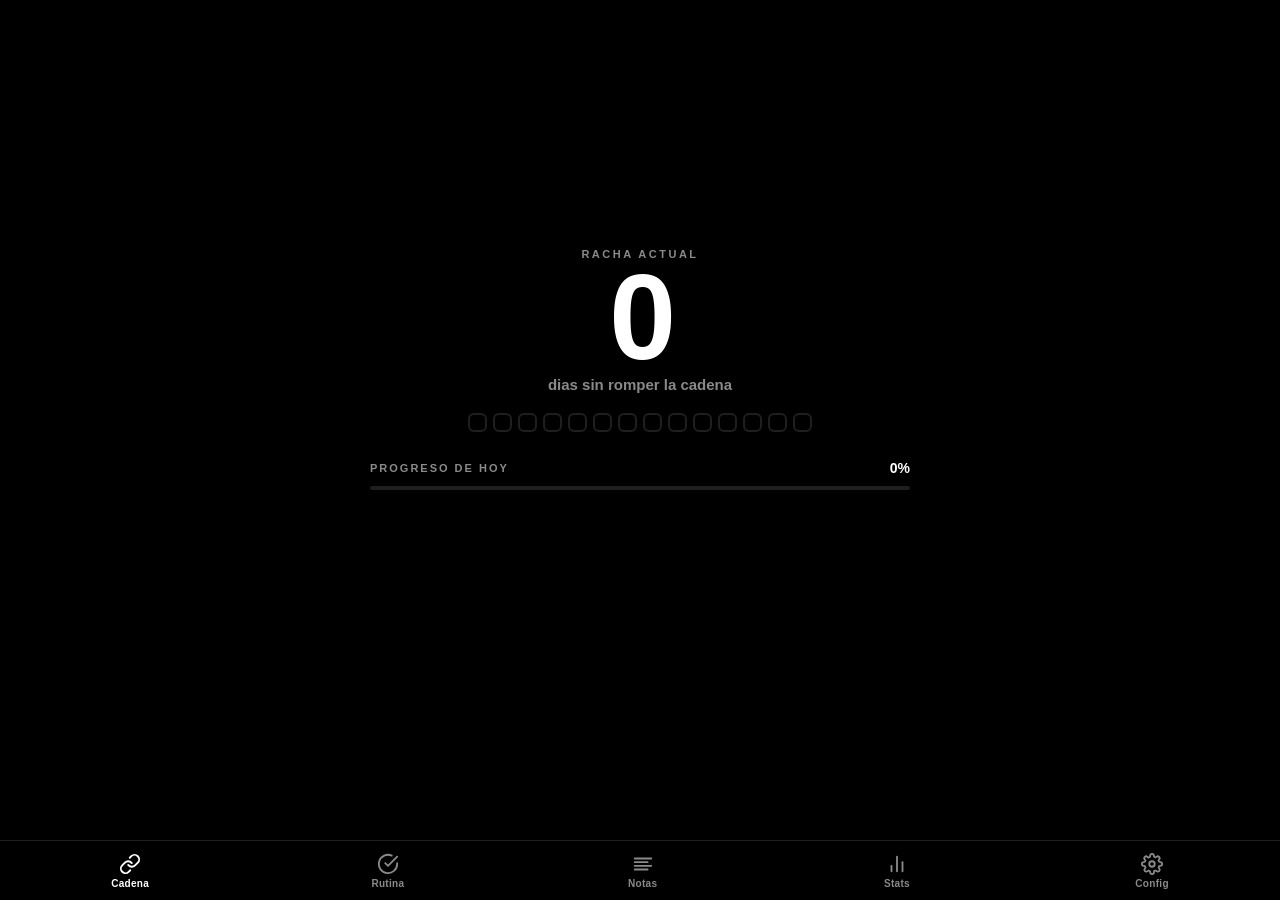
==== index.html @ 47ab77f5 "v1.11: rutina dinamica por fecha (semana 23-29 jun) + cadena por tareas core - Tareas generadas por " ====
<!DOCTYPE html>
<html lang="es">
<head>
  <meta charset="UTF-8" />
  <meta name="viewport" content="width=device-width, initial-scale=1.0, viewport-fit=cover" />

  <title>STREAK — No rompas la cadena</title>

  <!-- PWA -->
  <link rel="manifest" href="manifest.json" />
  <meta name="theme-color" content="#000000" />

  <!-- iOS PWA -->
  <meta name="apple-mobile-web-app-capable" content="yes" />
  <meta name="apple-mobile-web-app-status-bar-style" content="black-translucent" />
  <meta name="apple-mobile-web-app-title" content="STREAK" />
  <link rel="apple-touch-icon" href="icon-192.svg" />

  <link rel="stylesheet" href="styles.css" />
</head>

<body>
  <main class="app">

    <!-- ==================== TAB: CADENA ==================== -->
    <section class="tab-content active" id="tabCadena">

      <section class="streak-hero">
        <div class="streak-kicker">Racha actual</div>
        <div class="streak-number" id="streakNumber">0</div>
        <div class="streak-text" id="streakText">dias sin romper la cadena</div>
        <div class="streak-chain" id="streakChain"></div>
      </section>

      <section class="progress-block">
        <div class="progress-header">
          <span>Progreso de hoy</span>
          <span class="progress-number" id="progressText">0%</span>
        </div>
        <div class="progress-bar">
          <div class="progress-fill" id="progressFill"></div>
        </div>
      </section>

      <section class="message" id="completeMessage">
        <h3>Cadena asegurada</h3>
        <p>
          Cumpliste lo esencial: arrancaste el dia y soltaste el celular.
          No se trata de un dia perfecto, sino de no romper la cadena.
        </p>
      </section>

    </section>

    <!-- ==================== TAB: RUTINA ==================== -->
    <section class="tab-content" id="tabRutina">

      <!-- Navegador de fecha (solo en rutina) -->
      <section class="date-navigator">
        <button class="arrow-btn" id="prevDayBtn" aria-label="Dia anterior">
          <svg width="20" height="20" viewBox="0 0 24 24" fill="none" stroke="currentColor" stroke-width="2" stroke-linecap="round" stroke-linejoin="round"><path d="M15 18l-6-6 6-6"/></svg>
        </button>

        <div class="date-card" id="dateCard" title="Toca para volver a hoy">
          <div class="date-label" id="dayStatus">Hoy</div>
          <div class="date-value" id="currentDateLabel">Cargando fecha...</div>
        </div>

        <button class="arrow-btn" id="nextDayArrowBtn" aria-label="Dia siguiente">
          <svg width="20" height="20" viewBox="0 0 24 24" fill="none" stroke="currentColor" stroke-width="2" stroke-linecap="round" stroke-linejoin="round"><path d="M9 18l6-6-6-6"/></svg>
        </button>
      </section>

      <!-- Botones de etapa -->
      <div class="stage-buttons">
        <button class="stage-btn active" data-stage="morning">
          <svg width="20" height="20" viewBox="0 0 24 24" fill="none" stroke="currentColor" stroke-width="2" stroke-linecap="round" stroke-linejoin="round"><circle cx="12" cy="12" r="5"/><path d="M12 1v2M12 21v2M4.22 4.22l1.42 1.42M18.36 18.36l1.42 1.42M1 12h2M21 12h2M4.22 19.78l1.42-1.42M18.36 5.64l1.42-1.42"/></svg>
          <span>Manana</span>
        </button>
        <button class="stage-btn" data-stage="afternoon">
          <svg width="20" height="20" viewBox="0 0 24 24" fill="none" stroke="currentColor" stroke-width="2" stroke-linecap="round" stroke-linejoin="round"><circle cx="12" cy="12" r="5"/><path d="M12 1v2M12 21v2M4.22 4.22l1.42 1.42M1 12h2M21 12h2"/></svg>
          <span>Tarde</span>
        </button>
        <button class="stage-btn" data-stage="night">
          <svg width="20" height="20" viewBox="0 0 24 24" fill="none" stroke="currentColor" stroke-width="2" stroke-linecap="round" stroke-linejoin="round"><path d="M21 12.79A9 9 0 1111.21 3 7 7 0 0021 12.79z"/></svg>
          <span>Noche</span>
        </button>
      </div>

      <!-- Paneles de tareas por etapa (se generan dinamicamente por fecha) -->
      <div class="stage-panel active" id="stageMorning"></div>
      <div class="stage-panel" id="stageAfternoon"></div>
      <div class="stage-panel" id="stageNight"></div>

      <!-- Cronometro -->
      <div class="section-divider"></div>

      <section class="section-block timer-section">
        <div class="section-title">
          <h2>Enfoque</h2>
          <span class="time">Cronometro</span>
        </div>
        <div class="timer-display" id="timerDisplay">00:00:00</div>
        <div class="timer-buttons">
          <button class="primary-btn" id="startTimer">Iniciar</button>
          <button class="soft-btn" id="pauseTimer">Pausar</button>
          <button class="soft-btn" id="resetTimer">Reiniciar</button>
        </div>
      </section>

    </section>

    <!-- ==================== TAB: NOTAS ==================== -->
    <section class="tab-content" id="tabNotas">

      <section class="section-block">
        <div class="section-title">
          <h2>Notas del dia</h2>
        </div>
        <p class="notes-intro">
          Lo que escribas aqui queda guardado unicamente para el dia seleccionado.
        </p>

        <div class="note-group">
          <label for="importantNote">Que hare hoy que si importa?</label>
          <textarea id="importantNote" placeholder="Ejemplo: avanzar una tarea clave, entrenar, estudiar, mejorar un anuncio..."></textarea>
        </div>

        <div class="note-group">
          <label for="goodNote">Que hice bien hoy?</label>
          <textarea id="goodNote" placeholder="Escribe algo que si cumpliste, aunque sea pequeno."></textarea>
        </div>

        <div class="note-group">
          <label for="improveNote">Que puedo mejorar?</label>
          <textarea id="improveNote" placeholder="Sin castigarte. Solo observa que puedes ajustar manana."></textarea>
        </div>

        <div class="note-group">
          <label for="pendingNote">Pendientes</label>
          <textarea id="pendingNote" placeholder="Saca de la cabeza lo que queda pendiente."></textarea>
        </div>

        <div class="saved-status" id="savedStatus">Guardado automaticamente</div>
      </section>

    </section>

    <!-- ==================== TAB: STATS ==================== -->
    <section class="tab-content" id="tabStats">

      <section class="section-block">
        <div class="section-title">
          <h2>Estadisticas del dia</h2>
        </div>

        <div class="stats-hero">
          <div class="stat-icon">
            <svg width="30" height="30" viewBox="0 0 24 24" fill="none" stroke="currentColor" stroke-width="2" stroke-linecap="round" stroke-linejoin="round"><path d="M8.5 14.5A2.5 2.5 0 0011 12c0-1.38-.5-2-1-3-1.072-2.143-.224-4.054 2-6 .5 2.5 2 4.9 4 6.5 2 1.6 3 3.5 3 5.5a7 7 0 11-14 0c0-1.153.433-2.294 1-3a2.5 2.5 0 002.5 2.5z"/></svg>
          </div>
          <div class="stats-hero-value" id="statStreak">0</div>
          <div class="stats-hero-label">Dias de racha</div>
        </div>

        <div class="stats-mini-grid">
          <div class="stat-mini">
            <div class="stat-icon">
              <svg width="20" height="20" viewBox="0 0 24 24" fill="none" stroke="currentColor" stroke-width="2" stroke-linecap="round" stroke-linejoin="round"><path d="M22 11.08V12a10 10 0 11-5.93-9.14"/><path d="M22 4L12 14.01l-3-3"/></svg>
            </div>
            <div class="stat-value" id="statProgress">0%</div>
            <div class="stat-label">Completado</div>
          </div>

          <div class="stat-mini">
            <div class="stat-icon">
              <svg width="20" height="20" viewBox="0 0 24 24" fill="none" stroke="currentColor" stroke-width="2" stroke-linecap="round" stroke-linejoin="round"><path d="M9 11l3 3L22 4"/><path d="M21 12v7a2 2 0 01-2 2H5a2 2 0 01-2-2V5a2 2 0 012-2h11"/></svg>
            </div>
            <div class="stat-value" id="statTasks">0 / 0</div>
            <div class="stat-label">Tareas</div>
          </div>

          <div class="stat-mini">
            <div class="stat-icon">
              <svg width="20" height="20" viewBox="0 0 24 24" fill="none" stroke="currentColor" stroke-width="2" stroke-linecap="round" stroke-linejoin="round"><circle cx="12" cy="12" r="10"/><path d="M12 6v6l4 2"/></svg>
            </div>
            <div class="stat-value" id="statTimer">00:00:00</div>
            <div class="stat-label">Enfoque</div>
          </div>
        </div>
      </section>

    </section>

    <!-- ==================== TAB: CONFIG ==================== -->
    <section class="tab-content" id="tabConfig">

      <section class="section-block">
        <div class="section-title">
          <h2>Configuracion</h2>
        </div>

        <!-- Tema -->
        <div class="config-row">
          <div class="config-info">
            <div class="config-icon">
              <svg width="20" height="20" viewBox="0 0 24 24" fill="none" stroke="currentColor" stroke-width="2" stroke-linecap="round" stroke-linejoin="round"><circle cx="12" cy="12" r="5"/><line x1="12" y1="1" x2="12" y2="3"/><line x1="12" y1="21" x2="12" y2="23"/><line x1="4.22" y1="4.22" x2="5.64" y2="5.64"/><line x1="18.36" y1="18.36" x2="19.78" y2="19.78"/><line x1="1" y1="12" x2="3" y2="12"/><line x1="21" y1="12" x2="23" y2="12"/><line x1="4.22" y1="19.78" x2="5.64" y2="18.36"/><line x1="18.36" y1="5.64" x2="19.78" y2="4.22"/></svg>
            </div>
            <span>Tema</span>
          </div>
          <button class="config-toggle" id="themeToggle" aria-label="Cambiar tema">
            <span id="themeLabel">Oscuro</span>
          </button>
        </div>

        <!-- Sonido -->
        <div class="config-row">
          <div class="config-info">
            <div class="config-icon">
              <svg width="20" height="20" viewBox="0 0 24 24" fill="none" stroke="currentColor" stroke-width="2" stroke-linecap="round" stroke-linejoin="round"><polygon points="11 5 6 9 2 9 2 15 6 15 11 19 11 5"/><path d="M19.07 4.93a10 10 0 010 14.14"/><path d="M15.54 8.46a5 5 0 010 7.07"/></svg>
            </div>
            <span>Sonido</span>
          </div>
          <button class="config-toggle" id="soundToggle" aria-label="Activar o desactivar sonidos">
            <span id="soundLabel">Activado</span>
          </button>
        </div>

        <div class="section-divider"></div>

        <!-- Respaldo -->
        <div class="config-section-label">Respaldo</div>

        <div class="config-actions">
          <button class="action-btn" id="exportBtn">
            <svg width="18" height="18" viewBox="0 0 24 24" fill="none" stroke="currentColor" stroke-width="2" stroke-linecap="round" stroke-linejoin="round"><path d="M21 15v4a2 2 0 01-2 2H5a2 2 0 01-2-2v-4"/><polyline points="7 10 12 15 17 10"/><line x1="12" y1="15" x2="12" y2="3"/></svg>
            <span>Exportar respaldo</span>
          </button>

          <button class="action-btn" id="importBtn">
            <svg width="18" height="18" viewBox="0 0 24 24" fill="none" stroke="currentColor" stroke-width="2" stroke-linecap="round" stroke-linejoin="round"><path d="M21 15v4a2 2 0 01-2 2H5a2 2 0 01-2-2v-4"/><polyline points="17 8 12 3 7 8"/><line x1="12" y1="3" x2="12" y2="15"/></svg>
            <span>Importar respaldo</span>
          </button>
        </div>

        <input class="file-input-hidden" type="file" id="importFile" accept="application/json,.json" />

        <p class="config-note">
          El respaldo descarga tus dias, notas, racha, cronometros y preferencias en un archivo JSON.
        </p>

        <div class="section-divider"></div>

        <!-- Recordatorios -->
        <div class="config-section-label">Recordatorios</div>

        <p class="config-note" style="margin-bottom: 16px;">
          Agrega recordatorios a tu calendario para no romper la cadena. Se descargan como archivo .ics.
        </p>

        <div class="reminder-options">
          <div class="reminder-row">
            <label for="reminderMorning">Hora manana</label>
            <input type="time" id="reminderMorning" value="07:00" />
          </div>
          <div class="reminder-row">
            <label for="reminderNight">Hora noche</label>
            <input type="time" id="reminderNight" value="21:00" />
          </div>
        </div>

        <button class="action-btn primary" id="downloadReminder">
          <svg width="18" height="18" viewBox="0 0 24 24" fill="none" stroke="currentColor" stroke-width="2" stroke-linecap="round" stroke-linejoin="round"><rect x="3" y="4" width="18" height="18" rx="2" ry="2"/><line x1="16" y1="2" x2="16" y2="6"/><line x1="8" y1="2" x2="8" y2="6"/><line x1="3" y1="10" x2="21" y2="10"/></svg>
          <span>Descargar recordatorios (.ics)</span>
        </button>

        <div class="section-divider"></div>

        <!-- Acciones del dia -->
        <div class="config-section-label">Dia actual</div>

        <div class="config-actions">
          <button class="action-btn" id="nextDayBtn">
            <svg width="18" height="18" viewBox="0 0 24 24" fill="none" stroke="currentColor" stroke-width="2" stroke-linecap="round" stroke-linejoin="round"><circle cx="12" cy="12" r="10"/><polyline points="12 8 16 12 12 16"/><line x1="8" y1="12" x2="16" y2="12"/></svg>
            <span>Siguiente dia</span>
          </button>

          <button class="action-btn" id="todayBtn">
            <svg width="18" height="18" viewBox="0 0 24 24" fill="none" stroke="currentColor" stroke-width="2" stroke-linecap="round" stroke-linejoin="round"><circle cx="12" cy="12" r="10"/><line x1="12" y1="8" x2="12" y2="12"/><line x1="12" y1="16" x2="12.01" y2="16"/></svg>
            <span>Volver a hoy</span>
          </button>

          <button class="action-btn danger" id="resetBtn">
            <svg width="18" height="18" viewBox="0 0 24 24" fill="none" stroke="currentColor" stroke-width="2" stroke-linecap="round" stroke-linejoin="round"><polyline points="1 4 1 10 7 10"/><path d="M3.51 15a9 9 0 102.13-9.36L1 10"/></svg>
            <span>Reiniciar solo este dia</span>
          </button>
        </div>

      </section>

      <footer>
        STREAK v1.11
      </footer>

    </section>

    <!-- ==================== BARRA DE TABS (fija abajo) ==================== -->
    <nav class="tab-bar" id="tabBar">
      <button class="tab-btn active" data-tab="tabCadena" aria-label="Cadena">
        <svg width="22" height="22" viewBox="0 0 24 24" fill="none" stroke="currentColor" stroke-width="2" stroke-linecap="round" stroke-linejoin="round"><path d="M10 13a5 5 0 007.54.54l3-3a5 5 0 00-7.07-7.07l-1.72 1.71"/><path d="M14 11a5 5 0 00-7.54-.54l-3 3a5 5 0 007.07 7.07l1.71-1.71"/></svg>
        <span>Cadena</span>
      </button>
      <button class="tab-btn" data-tab="tabRutina" aria-label="Rutina">
        <svg width="22" height="22" viewBox="0 0 24 24" fill="none" stroke="currentColor" stroke-width="2" stroke-linecap="round" stroke-linejoin="round"><path d="M22 11.08V12a10 10 0 11-5.93-9.14"/><path d="M22 4L12 14.01l-3-3"/></svg>
        <span>Rutina</span>
      </button>
      <button class="tab-btn" data-tab="tabNotas" aria-label="Notas">
        <svg width="22" height="22" viewBox="0 0 24 24" fill="none" stroke="currentColor" stroke-width="2" stroke-linecap="round" stroke-linejoin="round"><line x1="17" y1="10" x2="3" y2="10"/><line x1="21" y1="6" x2="3" y2="6"/><line x1="21" y1="14" x2="3" y2="14"/><line x1="17" y1="18" x2="3" y2="18"/></svg>
        <span>Notas</span>
      </button>
      <button class="tab-btn" data-tab="tabStats" aria-label="Stats">
        <svg width="22" height="22" viewBox="0 0 24 24" fill="none" stroke="currentColor" stroke-width="2" stroke-linecap="round" stroke-linejoin="round"><line x1="18" y1="20" x2="18" y2="10"/><line x1="12" y1="20" x2="12" y2="4"/><line x1="6" y1="20" x2="6" y2="14"/></svg>
        <span>Stats</span>
      </button>
      <button class="tab-btn" data-tab="tabConfig" aria-label="Config">
        <svg width="22" height="22" viewBox="0 0 24 24" fill="none" stroke="currentColor" stroke-width="2" stroke-linecap="round" stroke-linejoin="round"><circle cx="12" cy="12" r="3"/><path d="M19.4 15a1.65 1.65 0 00.33 1.82l.06.06a2 2 0 010 2.83 2 2 0 01-2.83 0l-.06-.06a1.65 1.65 0 00-1.82-.33 1.65 1.65 0 00-1 1.51V21a2 2 0 01-4 0v-.09A1.65 1.65 0 009 19.4a1.65 1.65 0 00-1.82.33l-.06.06a2 2 0 01-2.83 0 2 2 0 010-2.83l.06-.06A1.65 1.65 0 004.68 15a1.65 1.65 0 00-1.51-1H3a2 2 0 010-4h.09A1.65 1.65 0 004.6 9a1.65 1.65 0 00-.33-1.82l-.06-.06a2 2 0 012.83-2.83l.06.06A1.65 1.65 0 009 4.68a1.65 1.65 0 001-1.51V3a2 2 0 014 0v.09a1.65 1.65 0 001 1.51 1.65 1.65 0 001.82-.33l.06-.06a2 2 0 012.83 2.83l-.06.06A1.65 1.65 0 0019.4 9a1.65 1.65 0 001.51 1H21a2 2 0 010 4h-.09a1.65 1.65 0 00-1.51 1z"/></svg>
        <span>Config</span>
      </button>
    </nav>

  </main>

  <script src="app.js"></script>
</body>
</html>
---- styles.css ----
/* ============================================================
   STREAK v1.7 — Mono Noir + Tab Navigation
   Identidad: negro absoluto, blanco puro, acento Ember.
   Navegacion por tabs, sin tarjetas flotantes, iconos SVG.
============================================================ */

:root {
  --bg: #000000;
  --surface: #0c0c0c;
  --surface-2: #131313;
  --line: #1f1f1f;
  --ink: #ffffff;
  --ink-soft: #d4d4d4;
  --mut: #8a8a8a;
  --ember: #e8a33d;
  --ember-soft: rgba(232, 163, 61, 0.16);
  --green: #ffffff;
  --danger: #ff6b5e;
  --radius: 14px;
  --radius-sm: 10px;
  --tab-height: 60px;
  /* Escala de espaciado (multiplos de 4/8) */
  --space-1: 4px;
  --space-2: 8px;
  --space-3: 16px;
  --space-4: 24px;
  --space-5: 32px;
  --space-6: 48px;
}

body[data-theme="light"] {
  --bg: #ffffff;
  --surface: #f6f6f6;
  --surface-2: #efefef;
  --line: #e6e6e6;
  --ink: #000000;
  --ink-soft: #2a2a2a;
  --mut: #777777;
  --ember: #c9852a;
  --ember-soft: rgba(201, 133, 42, 0.14);
  --green: #000000;
  --danger: #c4402f;
}

* {
  box-sizing: border-box;
  margin: 0;
  padding: 0;
  -webkit-tap-highlight-color: transparent;
}

html {
  scroll-behavior: smooth;
}

body {
  min-height: 100vh;
  font-family: -apple-system, BlinkMacSystemFont, "SF Pro Display", "Segoe UI", sans-serif;
  -webkit-font-smoothing: antialiased;
  background: var(--bg);
  color: var(--ink);
  transition: background 0.3s ease, color 0.3s ease;
  padding: calc(16px + env(safe-area-inset-top)) 16px calc(var(--tab-height) + 16px + env(safe-area-inset-bottom));
}

button,
textarea,
input {
  font-family: inherit;
}

button {
  touch-action: manipulation;
}

.app {
  width: 100%;
  max-width: 540px;
  margin: 0 auto;
}

/* ----- Navegador de fecha (siempre visible arriba) ----- */

.date-navigator {
  display: grid;
  grid-template-columns: 40px 1fr 40px;
  align-items: center;
  gap: 10px;
  margin-bottom: 20px;
}

.arrow-btn {
  width: 40px;
  height: 40px;
  border: 1px solid var(--line);
  border-radius: 50%;
  background: transparent;
  color: var(--ink);
  display: grid;
  place-items: center;
  cursor: pointer;
  transition: background 0.2s ease;
}

.arrow-btn:hover {
  background: var(--surface-2);
}

.date-card {
  padding: 10px 16px;
  border-bottom: 1px solid var(--line);
  display: flex;
  flex-direction: column;
  justify-content: center;
  text-align: center;
  cursor: pointer;
  background: transparent;
}

.date-label {
  font-size: 10px;
  color: var(--mut);
  font-weight: 800;
  letter-spacing: 1.5px;
  text-transform: uppercase;
  margin-bottom: 2px;
}

.date-value {
  font-size: 15px;
  font-weight: 700;
  letter-spacing: -0.3px;
  color: var(--ink);
}

/* ----- Tabs contenido ----- */

.tab-content {
  display: none;
}

.tab-content.active {
  display: block;
  animation: fadeTab 0.15s ease;
}

@keyframes fadeTab {
  from { opacity: 0; }
  to { opacity: 1; }
}

/* ----- Barra de tabs inferior ----- */

.tab-bar {
  position: fixed;
  bottom: 0;
  left: 0;
  right: 0;
  height: var(--tab-height);
  padding-bottom: env(safe-area-inset-bottom);
  background: var(--bg);
  border-top: 1px solid var(--line);
  display: flex;
  align-items: center;
  justify-content: space-around;
  z-index: 1000;
}

.tab-btn {
  display: flex;
  flex-direction: column;
  align-items: center;
  gap: 3px;
  background: none;
  border: none;
  color: var(--mut);
  cursor: pointer;
  padding: 6px 10px;
  transition: color 0.2s ease;
  min-width: 52px;
}

.tab-btn svg {
  transition: color 0.2s ease;
}

.tab-btn span {
  font-size: 10px;
  font-weight: 700;
  letter-spacing: 0.3px;
}

.tab-btn.active {
  color: var(--ink);
}

/* ----- HERO: racha (tab cadena) ----- */

.streak-hero {
  text-align: center;
  margin-bottom: 28px;
  padding-top: 24px;
}

.streak-kicker {
  font-size: 11px;
  font-weight: 800;
  letter-spacing: 2.5px;
  color: var(--mut);
  text-transform: uppercase;
  margin-bottom: 8px;
}

.streak-number {
  font-size: clamp(82px, 26vw, 120px);
  font-weight: 800;
  letter-spacing: -5px;
  line-height: 0.82;
  color: var(--ink);
}

.streak-text {
  font-size: 15px;
  font-weight: 600;
  color: var(--mut);
  margin-top: 10px;
}

.streak-chain {
  display: flex;
  flex-wrap: wrap;
  justify-content: center;
  gap: 6px;
  margin-top: 20px;
}

.streak-chain .link {
  width: 19px;
  height: 19px;
  border-radius: 6px;
  border: 2px solid var(--line);
  transition: all 0.3s ease;
}

.streak-chain .link.on {
  background: var(--ink);
  border-color: var(--ink);
}

.streak-chain .link.live {
  background: var(--ember);
  border-color: var(--ember);
  box-shadow: 0 0 14px var(--ember-soft);
}

/* ----- Bloque de progreso ----- */

.progress-block {
  margin-bottom: 24px;
}

.progress-header {
  display: flex;
  justify-content: space-between;
  align-items: center;
  margin-bottom: 10px;
}

.progress-header > span:first-child {
  font-size: 11px;
  font-weight: 800;
  letter-spacing: 2px;
  text-transform: uppercase;
  color: var(--mut);
}

.progress-number {
  font-size: 14px;
  font-weight: 800;
  color: var(--ink);
  font-variant-numeric: tabular-nums;
}

.progress-bar {
  width: 100%;
  height: 4px;
  background: var(--line);
  border-radius: 999px;
  overflow: hidden;
}

.progress-fill {
  height: 100%;
  width: 0%;
  border-radius: inherit;
  background: var(--ink);
  transition: width 0.5s cubic-bezier(0.22, 1, 0.36, 1), background 0.3s ease;
}

.progress-fill.full {
  background: var(--ember);
}

/* ----- Mensaje de dia completado ----- */

.message {
  display: none;
  margin-top: 12px;
  padding: 20px 0;
  border-top: 1px solid var(--ember);
  text-align: center;
}

.message.show {
  display: block;
}

.message h3 {
  font-size: 18px;
  margin-bottom: 6px;
  color: var(--ink);
}

.message p {
  color: var(--mut);
  font-size: 13px;
  line-height: 1.45;
}

/* ----- Bloques de seccion (sin tarjetas) ----- */

.section-block {
  padding: 0;
  margin-bottom: 8px;
}

.section-divider {
  height: 1px;
  background: var(--line);
  margin: 20px 0;
}

/* ----- Stage buttons (Manana/Tarde/Noche) ----- */

.stage-buttons {
  display: grid;
  grid-template-columns: 1fr 1fr 1fr;
  gap: 10px;
  margin-bottom: 22px;
}

.stage-btn {
  display: flex;
  flex-direction: column;
  align-items: center;
  gap: 6px;
  padding: 16px 10px;
  border: 1px solid var(--line);
  border-radius: var(--radius);
  background: transparent;
  color: var(--mut);
  cursor: pointer;
  font-size: 12px;
  font-weight: 700;
  transition: all 0.2s ease;
}

.stage-btn svg {
  opacity: 0.6;
  transition: opacity 0.2s ease;
}

.stage-btn.active {
  border-color: var(--ink);
  color: var(--ink);
  background: var(--surface);
}

.stage-btn.active svg {
  opacity: 1;
}

.stage-panel {
  display: none;
}

.stage-panel.active {
  display: block;
}

.section-title {
  display: flex;
  justify-content: space-between;
  align-items: center;
  margin-bottom: 14px;
}

.section-title h2 {
  font-size: 17px;
  font-weight: 800;
  letter-spacing: -0.3px;
  color: var(--ink);
}

.time {
  font-size: 11px;
  color: var(--mut);
  font-weight: 700;
  letter-spacing: 0.5px;
}

/* ----- Tareas ----- */

.task-list {
  display: flex;
  flex-direction: column;
  gap: 8px;
}

.task {
  display: flex;
  align-items: center;
  gap: 12px;
  padding: 12px;
  border-radius: var(--radius-sm);
  background: transparent;
  border: 1px solid var(--line);
  transition: all 0.2s ease;
  cursor: pointer;
}

.task:hover {
  border-color: #2e2e2e;
}

.task input {
  display: none;
}

.custom-checkbox {
  width: 22px;
  height: 22px;
  min-width: 22px;
  border-radius: 50%;
  border: 2px solid var(--mut);
  background: transparent;
  display: grid;
  place-items: center;
  transition: all 0.22s ease;
}

.custom-checkbox svg {
  width: 12px;
  height: 12px;
  stroke: var(--bg);
  stroke-width: 3;
  fill: none;
  stroke-linecap: round;
  stroke-linejoin: round;
  transform: scale(0);
  transition: transform 0.2s ease;
}

.task-text {
  font-size: 14px;
  line-height: 1.35;
  color: var(--ink-soft);
  transition: all 0.2s ease;
}

.task.completed {
  background: transparent;
}

.task.completed .custom-checkbox {
  background: var(--ink);
  border-color: var(--ink);
}

.task.completed .custom-checkbox svg {
  transform: scale(1);
}

.task.completed .task-text {
  color: var(--mut);
  text-decoration: line-through;
}

.subtask {
  margin-left: 34px;
  font-size: 12px;
  color: var(--mut);
  margin-top: -2px;
  margin-bottom: 4px;
}

/* ----- Cronometro ----- */

.timer-section .timer-display {
  font-size: 42px;
  font-weight: 800;
  letter-spacing: -1.5px;
  margin-bottom: 16px;
  color: var(--ink);
  font-variant-numeric: tabular-nums;
  text-align: center;
}

.timer-buttons {
  display: grid;
  grid-template-columns: 1fr 1fr 1fr;
  gap: 8px;
}

.timer-buttons button {
  border: 1px solid var(--line);
  padding: 12px 14px;
  border-radius: var(--radius-sm);
  font-weight: 800;
  font-size: 13px;
  cursor: pointer;
  transition: transform 0.18s ease, background 0.2s ease;
}

.timer-buttons button:hover {
  transform: translateY(-1px);
}

.primary-btn {
  background: var(--ink);
  color: var(--bg);
  border-color: var(--ink);
}

.soft-btn {
  background: transparent;
  color: var(--ink);
  border-color: var(--line);
}

/* ----- Notas ----- */

.notes-intro {
  color: var(--mut);
  font-size: 13px;
  margin-bottom: 18px;
  line-height: 1.45;
}

.note-group {
  margin-bottom: 16px;
}

.note-group label {
  display: block;
  font-size: 12px;
  font-weight: 800;
  letter-spacing: 0.5px;
  color: var(--mut);
  margin-bottom: 8px;
}

textarea {
  width: 100%;
  min-height: 80px;
  resize: vertical;
  border: 1px solid var(--line);
  background: transparent;
  border-radius: var(--radius-sm);
  padding: 12px;
  font-size: 15px;
  line-height: 1.45;
  color: var(--ink);
  outline: none;
  transition: border-color 0.2s ease;
}

textarea::placeholder {
  color: var(--mut);
}

textarea:focus {
  border-color: var(--ink);
}

.saved-status {
  font-size: 12px;
  color: var(--ember);
  font-weight: 800;
  margin-top: 6px;
  opacity: 0;
  transition: opacity 0.25s ease;
  min-height: 16px;
}

.saved-status.show {
  opacity: 1;
}

/* ----- Stats ----- */

.stats-grid {
  display: grid;
  grid-template-columns: 1fr 1fr;
  gap: 16px;
  margin-top: 8px;
}

.stat-item {
  padding: 20px 16px;
  border: 1px solid var(--line);
  border-radius: var(--radius);
  text-align: center;
}

.stat-icon {
  color: var(--mut);
  margin-bottom: 10px;
  display: flex;
  justify-content: center;
}

.stat-value {
  font-size: 24px;
  font-weight: 800;
  color: var(--ink);
  margin-bottom: 4px;
  font-variant-numeric: tabular-nums;
}

.stat-label {
  font-size: 11px;
  font-weight: 700;
  color: var(--mut);
  letter-spacing: 0.5px;
  text-transform: uppercase;
}

/* ----- Config ----- */

.config-row {
  display: flex;
  align-items: center;
  justify-content: space-between;
  padding: 14px 0;
  border-bottom: 1px solid var(--line);
}

.config-info {
  display: flex;
  align-items: center;
  gap: 12px;
}

.config-icon {
  color: var(--mut);
  display: flex;
}

.config-info span {
  font-size: 15px;
  font-weight: 600;
  color: var(--ink);
}

.config-toggle {
  background: transparent;
  border: 1px solid var(--line);
  border-radius: 999px;
  padding: 8px 16px;
  font-size: 13px;
  font-weight: 700;
  color: var(--ink);
  cursor: pointer;
  transition: background 0.2s ease;
}

.config-toggle:hover {
  background: var(--surface-2);
}

.config-section-label {
  font-size: 11px;
  font-weight: 800;
  letter-spacing: 2px;
  text-transform: uppercase;
  color: var(--mut);
  margin-bottom: 14px;
}

.config-actions {
  display: flex;
  flex-direction: column;
  gap: 8px;
  margin-bottom: 12px;
}

.action-btn {
  display: flex;
  align-items: center;
  gap: 10px;
  padding: 14px 16px;
  border: 1px solid var(--line);
  border-radius: var(--radius-sm);
  background: transparent;
  color: var(--ink);
  font-size: 14px;
  font-weight: 700;
  cursor: pointer;
  transition: background 0.2s ease;
  width: 100%;
  text-align: left;
}

.action-btn:hover {
  background: var(--surface-2);
}

.action-btn.primary {
  background: var(--ink);
  color: var(--bg);
  border-color: var(--ink);
}

.action-btn.primary:hover {
  opacity: 0.9;
}

.action-btn.danger {
  color: var(--danger);
  border-color: var(--danger);
}

.action-btn.danger:hover {
  background: rgba(255, 107, 94, 0.08);
}

.config-note {
  color: var(--mut);
  font-size: 12px;
  line-height: 1.4;
  margin-bottom: 4px;
}

.file-input-hidden {
  display: none;
}

/* ----- Recordatorios ----- */

.reminder-options {
  display: grid;
  grid-template-columns: 1fr 1fr;
  gap: 12px;
  margin-bottom: 14px;
}

.reminder-row {
  display: flex;
  flex-direction: column;
  gap: 6px;
}

.reminder-row label {
  font-size: 12px;
  font-weight: 800;
  letter-spacing: 0.5px;
  color: var(--mut);
}

.reminder-row input[type="time"] {
  border: 1px solid var(--line);
  background: transparent;
  border-radius: var(--radius-sm);
  padding: 10px 12px;
  font-size: 15px;
  font-weight: 700;
  color: var(--ink);
  outline: none;
  transition: border-color 0.2s ease;
}

.reminder-row input[type="time"]:focus {
  border-color: var(--ink);
}

/* ----- Footer ----- */

footer {
  text-align: center;
  color: var(--mut);
  font-size: 11px;
  letter-spacing: 1.5px;
  margin-top: 28px;
  padding-bottom: 8px;
}

/* ----- Responsive ----- */

@media (max-width: 430px) {
  body {
    padding: 14px 14px calc(var(--tab-height) + 12px + env(safe-area-inset-bottom));
  }

  .timer-section .timer-display {
    font-size: 36px;
  }

  .timer-buttons {
    grid-template-columns: 1fr;
  }

  .stats-grid {
    grid-template-columns: 1fr;
  }

  .date-navigator {
    grid-template-columns: 36px 1fr 36px;
    gap: 8px;
  }

  .arrow-btn {
    width: 36px;
    height: 36px;
  }
}


/* ============================================================
   v1.9 — Polish: feedback tactil, jerarquia, micro-interacciones
============================================================ */

/* ----- 1. Estados tactiles (feedback al presionar, Fitts/Doherty) ----- */

.arrow-btn:active,
.stage-btn:active,
.tab-btn:active,
.config-toggle:active,
.action-btn:active,
.timer-buttons button:active {
  transform: scale(0.96);
}

.task:active {
  transform: scale(0.985);
  border-color: #2e2e2e;
}

.arrow-btn,
.config-toggle,
.action-btn,
.stage-btn,
.tab-btn,
.timer-buttons button,
.task {
  transition: transform 0.12s ease, background 0.2s ease, border-color 0.2s ease, color 0.2s ease, opacity 0.2s ease;
}

/* ----- 2. Tab Cadena: centrado vertical (sin espacio muerto) ----- */

#tabCadena.active {
  display: flex;
  flex-direction: column;
  justify-content: center;
  min-height: calc(100dvh - var(--tab-height) - 110px);
}

#tabCadena .streak-hero {
  padding-top: 0;
}

/* ----- 3. Micro-interaccion: pop del check al marcar tarea ----- */

@keyframes checkPop {
  0% { transform: scale(1); }
  45% { transform: scale(1.28); }
  100% { transform: scale(1); }
}

.custom-checkbox.pop {
  animation: checkPop 0.32s cubic-bezier(0.34, 1.56, 0.64, 1);
}

/* ----- 4. Celebracion al completar el dia ----- */

@keyframes linkPop {
  0% { transform: scale(1); }
  40% { transform: scale(1.4); }
  100% { transform: scale(1); }
}

.streak-chain .link.celebrate {
  animation: linkPop 0.45s cubic-bezier(0.34, 1.56, 0.64, 1);
}

@keyframes streakPulse {
  0% { transform: scale(1); }
  35% { transform: scale(1.08); }
  100% { transform: scale(1); }
}

.streak-number.pulse {
  animation: streakPulse 0.6s cubic-bezier(0.34, 1.56, 0.64, 1);
  display: inline-block;
}

/* ----- 5. Stats con jerarquia (hero + secundarias) ----- */

.stats-hero {
  border: 1px solid var(--line);
  border-radius: var(--radius);
  padding: var(--space-5) var(--space-4);
  text-align: center;
  margin-bottom: var(--space-3);
  background:
    radial-gradient(circle at 50% 0%, var(--ember-soft) 0%, transparent 70%);
}

.stats-hero .stat-icon {
  color: var(--ember);
  justify-content: center;
  margin-bottom: var(--space-2);
}

.stats-hero-value {
  font-size: 64px;
  font-weight: 800;
  letter-spacing: -3px;
  line-height: 0.9;
  color: var(--ink);
  font-variant-numeric: tabular-nums;
}

.stats-hero-label {
  font-size: 12px;
  font-weight: 800;
  letter-spacing: 1.5px;
  text-transform: uppercase;
  color: var(--mut);
  margin-top: var(--space-2);
}

.stats-mini-grid {
  display: grid;
  grid-template-columns: 1fr 1fr 1fr;
  gap: var(--space-2);
}

.stat-mini {
  border: 1px solid var(--line);
  border-radius: var(--radius-sm);
  padding: var(--space-3) var(--space-2);
  text-align: center;
}

.stat-mini .stat-icon {
  justify-content: center;
  margin-bottom: var(--space-2);
}

.stat-mini .stat-value {
  font-size: 17px;
  font-weight: 800;
  color: var(--ink);
  font-variant-numeric: tabular-nums;
  margin-bottom: 2px;
}

.stat-mini .stat-label {
  font-size: 9px;
  letter-spacing: 0.3px;
}
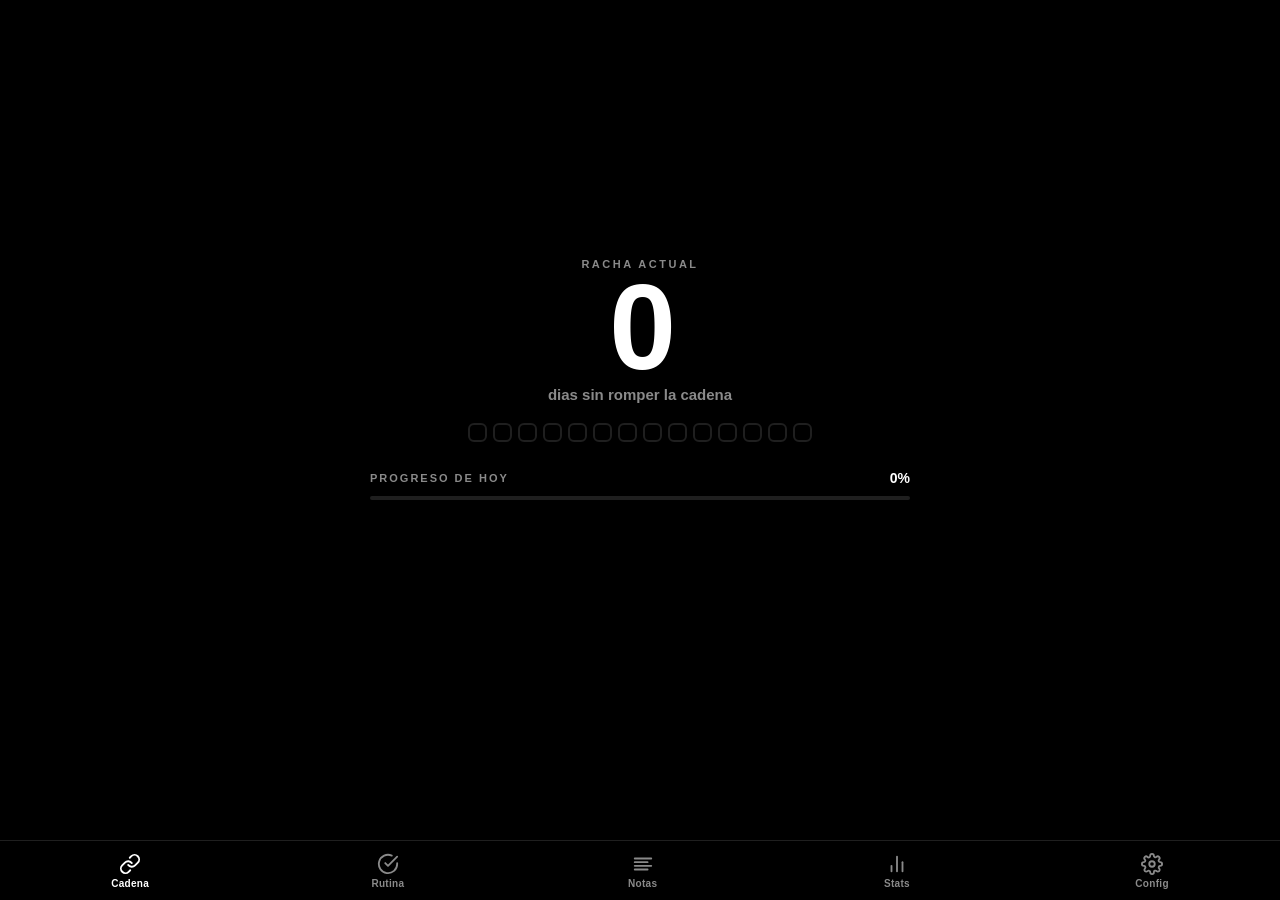
==== commit aba1efba: "v1.13: centrar verticalmente todos los tabs (consistente con Cadena)" ====
--- a/index.html
+++ b/index.html
@@ -298,7 +298,7 @@
       </section>
 
       <footer>
-        STREAK v1.11
+        STREAK v1.13
       </footer>
 
     </section>
--- a/styles.css
+++ b/styles.css
@@ -140,7 +140,10 @@
 }
 
 .tab-content.active {
-  display: block;
+  display: flex;
+  flex-direction: column;
+  justify-content: center;
+  min-height: calc(100dvh - var(--tab-height) - 90px);
   animation: fadeTab 0.15s ease;
 }
 
@@ -856,14 +859,7 @@
   transition: transform 0.12s ease, background 0.2s ease, border-color 0.2s ease, color 0.2s ease, opacity 0.2s ease;
 }
 
-/* ----- 2. Tab Cadena: centrado vertical (sin espacio muerto) ----- */
-
-#tabCadena.active {
-  display: flex;
-  flex-direction: column;
-  justify-content: center;
-  min-height: calc(100dvh - var(--tab-height) - 110px);
-}
+/* ----- 2. Tab Cadena: ajuste del hero (centrado heredado de .tab-content) ----- */
 
 #tabCadena .streak-hero {
   padding-top: 0;
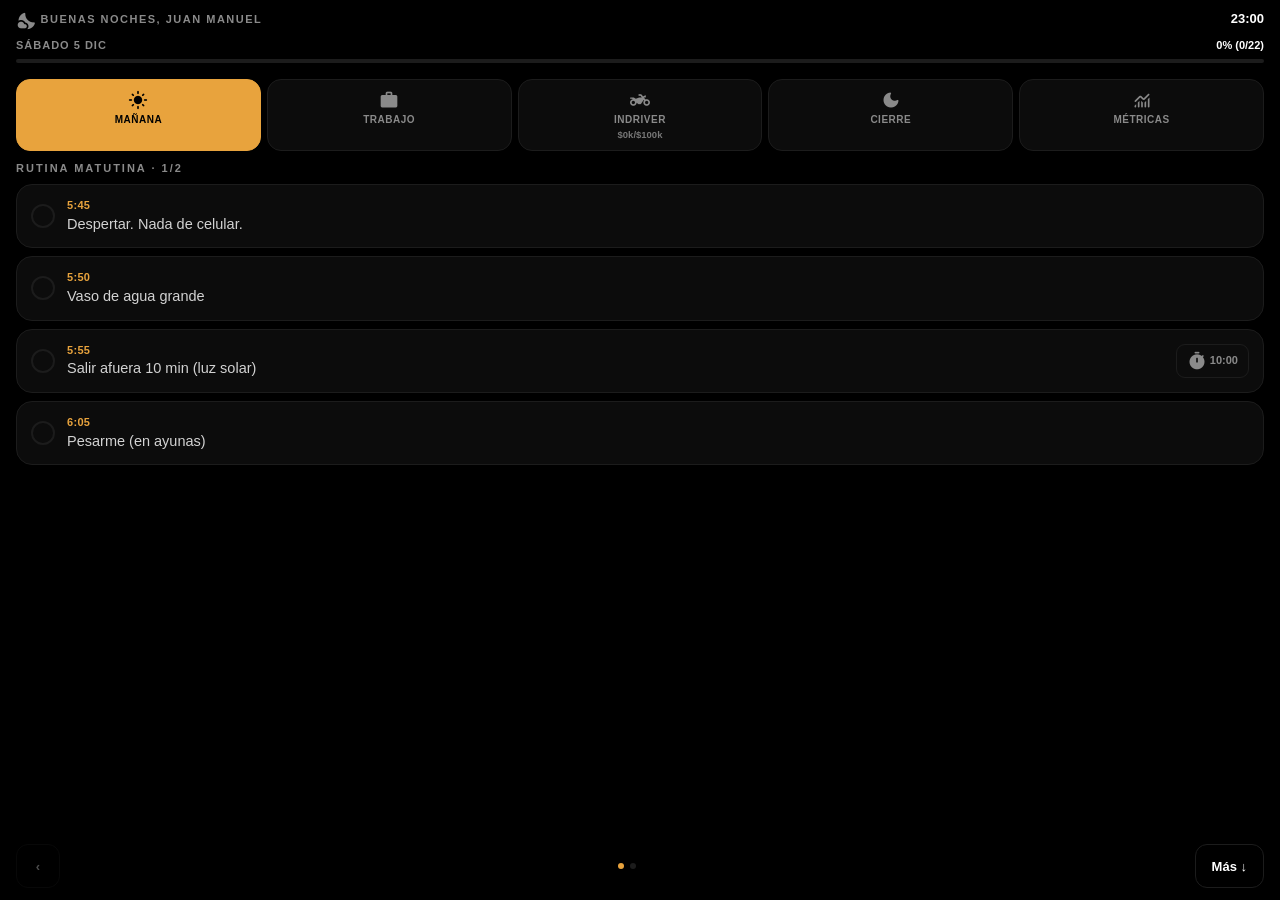
==== commit 80dd3a54: "Reemplazar index.html con tracker-indriver-entry-grande (nueva app v2) Co-authored-by: Aragan221 <12" ====
--- a/index.html
+++ b/index.html
@@ -1,334 +1,1350 @@
 <!DOCTYPE html>
 <html lang="es">
 <head>
-  <meta charset="UTF-8" />
-  <meta name="viewport" content="width=device-width, initial-scale=1.0, viewport-fit=cover" />
-
-  <title>STREAK — No rompas la cadena</title>
-
-  <!-- PWA -->
-  <link rel="manifest" href="manifest.json" />
-  <meta name="theme-color" content="#000000" />
-
-  <!-- iOS PWA -->
-  <meta name="apple-mobile-web-app-capable" content="yes" />
-  <meta name="apple-mobile-web-app-status-bar-style" content="black-translucent" />
-  <meta name="apple-mobile-web-app-title" content="STREAK" />
-  <link rel="apple-touch-icon" href="icon-192.svg" />
-
-  <link rel="stylesheet" href="styles.css" />
+<meta charset="UTF-8">
+<meta name="viewport" content="width=device-width, initial-scale=1.0, user-scalable=no">
+<meta name="apple-mobile-web-app-capable" content="yes">
+<meta name="apple-mobile-web-app-status-bar-style" content="black-translucent">
+<title>Rutina Diaria</title>
+<link rel="stylesheet" href="https://fonts.googleapis.com/css2?family=Material+Symbols+Rounded:opsz,wght,FILL,GRAD@24,400,1,0">
+<style>
+  :root{
+    --bg:#000000; --ink:#FFFFFF; --mut:#8A8A8A; --line:#1C1C1C; --card:#0C0C0C;
+    --accent:#E8A33D;
+    /* aliases so every existing rule + the JS keep working unchanged */
+    --surface:var(--card); --surface2:#141414;
+    --text:var(--ink); --text-sec:var(--mut);
+    --accent-glow:var(--accent);
+    --success:var(--ink); --warning:var(--accent); --danger:#5A5A5A; --gold:var(--accent);
+  }
+  *{box-sizing:border-box; -webkit-tap-highlight-color:transparent; user-select:none;}
+  button, input, textarea{
+    -webkit-appearance:none; appearance:none;
+    font-family:inherit; -webkit-tap-highlight-color:transparent;
+  }
+  button{ cursor:pointer; }
+  html,body{margin:0; padding:0; width:100vw; height:100vh; overflow:hidden;
+    background:var(--bg); color:#d2d2d2; font-weight:500;
+    font-family:-apple-system,BlinkMacSystemFont,'SF Pro Display',sans-serif; font-size:16px; line-height:1.35;}
+  #app{display:flex; flex-direction:column; height:100vh; height:100dvh; position:relative;}
+
+  /* ---- header ---- */
+  #header{padding:10px 16px 6px 16px; flex-shrink:0;}
+  #headerTop{display:flex; justify-content:space-between; align-items:baseline;}
+  #greeting{font-size:11px; color:var(--mut); font-weight:800; text-transform:uppercase; letter-spacing:1.5px;}
+  #clock{font-size:13px; color:var(--text); font-weight:700; font-variant-numeric:tabular-nums;}
+  #progressLabel{display:flex; justify-content:space-between; font-size:11px; color:var(--mut); margin:8px 0 6px 0; font-weight:800; text-transform:uppercase; letter-spacing:1px;}
+  #progressLabel b{color:var(--text); font-weight:800; letter-spacing:0;}
+  #progressBarBg{width:100%; height:4px; background:var(--line); border-radius:99px; overflow:hidden;}
+  #progressBarFill{height:100%; width:0%; border-radius:99px; background:var(--accent); transition:width .3s ease;}
+
+  /* ---- tabs ---- */
+  #tabs{display:flex; gap:6px; padding:10px 16px 10px 16px; flex-shrink:0; overflow-x:auto;}
+  .tab-btn{flex:1; min-width:60px; padding:10px 4px; border:1px solid var(--line); border-radius:14px;
+    background:var(--card); color:var(--mut); font-size:10px; font-weight:800;
+    text-transform:uppercase; letter-spacing:.5px;
+    display:flex; flex-direction:column; align-items:center; gap:3px;}
+  .tab-btn.active{background:var(--accent); color:#000; border-color:var(--accent);}
+  .tab-btn.goal-hit{border-color:var(--text); color:var(--text);}
+  .tab-label{display:block;}
+  .tab-sub{display:block; font-size:9.5px; font-weight:800; opacity:.85; margin-top:1px; letter-spacing:0; text-transform:none;}
+  .tab-btn .material-symbols-rounded{font-size:20px; display:block; margin:0 auto 1px auto;}
+
+  .material-symbols-rounded{
+    font-family:'Material Symbols Rounded';
+    font-weight:normal; font-style:normal;
+    font-variation-settings:'FILL' 1,'wght' 400,'GRAD' 0,'opsz' 24;
+    font-size:20px; vertical-align:middle; line-height:1;
+    display:inline-block; white-space:nowrap; word-wrap:normal; direction:ltr;
+    -webkit-font-smoothing:antialiased;
+  }
+  .summary-box .material-symbols-rounded{font-size:18px;}
+
+  /* ---- content ---- */
+  #content{flex:1; overflow:hidden; padding:0 16px 12px 16px; position:relative;}
+  .section{display:none; height:100%; flex-direction:column;}
+  .section.active{display:flex;}
+  /* Métricas es pantalla de revisión/ajustes (no parte del flujo cronometrado), permite scroll interno
+     como red de seguridad en celulares chicos con las filas de meta+agua agregadas */
+  #sec-metricas.section{overflow-y:auto; -webkit-overflow-scrolling:touch;}
+
+  .section-title{font-size:11px; color:var(--mut); margin:10px 0 8px 0; font-weight:800;
+    text-transform:uppercase; letter-spacing:2px;}
+  .section-title:first-child{margin-top:0;}
+
+  .item{display:flex; align-items:center; gap:12px; background:var(--card); border:1px solid var(--line);
+    border-radius:16px; padding:13px 14px; margin-bottom:8px; min-height:44px; transition:opacity .25s;}
+  .item.done{opacity:.4;}
+  .item.done .item-text{text-decoration:line-through;}
+  .item.pending{opacity:1;}
+
+  .check{width:24px; height:24px; border-radius:50%; border:2px solid var(--line); flex-shrink:0;
+    display:flex; align-items:center; justify-content:center; font-size:14px; color:transparent;
+    font-weight:bold; transition:transform .18s ease, background .18s ease;}
+  .item.done .check{background:var(--ink);
+    border-color:var(--ink); color:#000;}
+  .check.pop{animation:popCheck .35s ease;}
+  @keyframes popCheck{0%{transform:scale(1);}45%{transform:scale(1.35);}100%{transform:scale(1);}}
+
+  .item-body{flex:1; min-width:0;}
+  .item-time{font-size:11px; color:var(--accent); font-weight:800; letter-spacing:.3px;}
+  .item-text{font-size:14.5px; margin-top:2px; color:#d2d2d2; font-weight:500;}
+
+  .timer-btn{flex-shrink:0; background:transparent; border:1px solid var(--line); color:var(--mut);
+    border-radius:9px; padding:6px 10px; font-size:11px; font-weight:800;}
+
+  /* ---- pagination (mañana) ---- */
+  .page-wrap{flex:1; display:flex; flex-direction:column; overflow:hidden;}
+  .page{display:none; flex:1; flex-direction:column; justify-content:flex-start;}
+  .page.active{display:flex;}
+  .page-nav{display:flex; align-items:center; justify-content:space-between; margin-top:auto; padding-top:8px; flex-shrink:0;}
+  .page-nav-btn{background:transparent; border:1px solid var(--line); color:var(--text); border-radius:12px;
+    padding:10px 16px; font-size:13px; font-weight:700; min-width:44px; min-height:44px;}
+  .page-nav-btn:disabled{opacity:.3;}
+  .page-dots{display:flex; gap:6px;}
+  .page-dot{width:6px; height:6px; border-radius:50%; background:var(--line);}
+  .page-dot.active{background:var(--accent);}
+
+  .postit{background:var(--card); border:1px dashed var(--line); border-left:3px solid var(--accent);
+    border-radius:14px; padding:12px 14px; margin-bottom:8px; font-size:13.5px; color:#d2d2d2;}
+  .postit textarea{width:100%; background:transparent; border:none; color:var(--text); font-size:13.5px;
+    font-family:inherit; resize:none; outline:none; min-height:38px;}
+  .postit-hint{font-size:10px; color:var(--mut); margin-top:4px; text-transform:uppercase; letter-spacing:1px; font-weight:800;}
+
+  /* ---- metrics ---- */
+  .metric-row{background:var(--card); border:1px solid var(--line); border-radius:16px; padding:12px 14px; margin-bottom:8px;}
+  .metric-label{font-size:11px; color:var(--mut); margin-bottom:8px; font-weight:800; text-transform:uppercase; letter-spacing:1.5px; display:flex; justify-content:space-between; align-items:center; gap:6px;}
+  .auto-tag{font-size:9px; background:transparent; border:1px solid var(--line); color:var(--mut); padding:2px 6px; border-radius:6px; font-weight:800; letter-spacing:.5px; text-transform:uppercase;}
+  .trend{font-size:13px; font-weight:800;}
+  .trend.up{color:var(--mut);} .trend.down{color:var(--text);} .trend.same{color:var(--mut);}
+  .metric-input{width:100%; background:transparent; border:1px solid var(--line); border-radius:10px;
+    color:var(--text); font-size:16px; padding:9px 11px; font-weight:700;}
+  .metric-readonly{color:var(--text); font-weight:800; border-style:dashed; opacity:.9;}
+  .yn-row{display:flex; gap:8px;}
+  .yn-btn{flex:1; padding:10px; border-radius:10px; border:1px solid var(--line); background:transparent;
+    color:var(--mut); font-size:14px; font-weight:700;}
+  .yn-btn.sel-yes{background:var(--ink); color:#000; border-color:var(--ink);}
+  .yn-btn.sel-no{background:transparent; color:var(--text); border-color:var(--text);}
+  .meta-bar-bg{width:100%; height:6px; background:var(--line); border-radius:99px; overflow:hidden; margin-top:6px;}
+  .meta-bar-fill{height:100%; background:var(--accent); border-radius:99px; transition:width .3s;}
+  .meta-bar-txt{font-size:11px; color:var(--mut); margin-top:5px; text-align:right; font-weight:700;}
+  .rating-row{display:flex; gap:6px; justify-content:space-between;}
+  .rating-btn{flex:1; background:transparent; border:1px solid var(--line); border-radius:12px; padding:8px 0;
+    font-size:22px; min-height:44px;}
+  .rating-btn.sel{background:var(--accent); border-color:var(--accent);}
+
+  /* ---- InDriver module ---- */
+  .indriver-wrap{display:flex; flex-direction:column; height:100%; overflow:hidden;}
+  .turno-btn{width:100%; padding:15px; border-radius:14px; border:none; font-size:14px; font-weight:800;
+    margin-bottom:10px; text-transform:uppercase; letter-spacing:1px;}
+  .turno-btn.start{background:var(--ink); color:#000;}
+  .turno-btn.stop{background:transparent; color:var(--text); border:1px solid var(--line);}
+  #turnoClock{text-align:center; font-size:clamp(28px,9vw,38px); font-weight:800; font-variant-numeric:tabular-nums;
+    letter-spacing:-1px; color:var(--accent); margin-bottom:8px; display:none;}
+  #turnoClock.show{display:block;}
+
+  .summary-box{background:var(--card); border:1px solid var(--line); border-radius:16px; padding:12px 14px; margin-bottom:10px; flex-shrink:0;}
+  .summary-line{display:flex; justify-content:space-between; font-size:12px; color:var(--mut); margin-bottom:4px; font-weight:700; text-transform:uppercase; letter-spacing:.5px;}
+  .summary-line b{color:var(--text); font-weight:800; text-transform:none; letter-spacing:0;}
+  #netoLine{font-size:clamp(30px,10vw,40px); font-weight:800; letter-spacing:-2px; color:var(--text);
+    display:flex; justify-content:space-between; align-items:center; margin:6px 0;}
+
+  /* ---- bloque de entrada grande y centrado ---- */
+  .entry-block{background:var(--card); border:1px solid var(--line); border-radius:20px;
+    padding:16px 16px 14px 16px; margin-bottom:10px; flex-shrink:0;}
+  .entry-toggles{display:flex; justify-content:center; gap:8px; margin-bottom:10px;}
+  .propina-btn{background:transparent; border:2px solid var(--line); border-radius:99px;
+    padding:8px 16px; font-size:12px; font-weight:800; display:flex; align-items:center; gap:6px;
+    text-transform:uppercase; letter-spacing:.5px; color:var(--mut);}
+  .propina-btn .material-symbols-rounded{font-size:16px;}
+  .propina-btn.active{border-color:var(--accent); background:transparent; color:var(--accent);}
+  .mic-btn{background:transparent; border:2px solid var(--line); border-radius:99px; color:var(--mut);
+    padding:8px 16px; font-size:12px; display:flex; align-items:center; gap:6px;}
+  .mic-btn.listening{border-color:var(--accent); color:var(--accent); animation:micPulse 1s infinite;}
+  @keyframes micPulse{0%,100%{opacity:1;}50%{opacity:.4;}}
+  #micHint{font-size:11px; color:var(--mut); text-align:center; min-height:14px; margin:0 0 4px 0; flex-shrink:0;}
+
+  #entryInputWrap{text-align:center; padding:6px 0 4px 0;}
+  #entryCurrency{font-size:20px; color:var(--mut); font-weight:700; vertical-align:top; margin-right:2px;}
+  #carreraInput{background:transparent; border:none; color:var(--text);
+    font-size:clamp(44px,16vw,64px); font-weight:800; letter-spacing:-2px;
+    padding:0; text-align:center; width:100%; -moz-appearance:textfield;}
+  #carreraInput::-webkit-outer-spin-button, #carreraInput::-webkit-inner-spin-button{-webkit-appearance:none; margin:0;}
+  #entryUnit{text-align:center; color:var(--mut); font-size:11px; font-weight:800; text-transform:uppercase;
+    letter-spacing:1.5px; margin-top:-4px; margin-bottom:12px;}
+  .add-btn-big{width:100%; background:var(--accent); color:#000; border:none; border-radius:16px;
+    font-size:15px; font-weight:800; text-transform:uppercase; letter-spacing:1px;
+    padding:16px; min-height:56px; display:flex; align-items:center; justify-content:center; gap:8px;}
+  .add-btn-big .material-symbols-rounded{font-size:22px;}
+  .add-btn-big:active{opacity:.85;}
+
+  .quick-expenses{display:flex; gap:6px; margin-bottom:10px; flex-shrink:0;}
+  .qexp-btn{flex:1; background:transparent; border:1px solid var(--line); border-radius:12px; padding:9px 4px;
+    font-size:11px; font-weight:800; color:var(--mut); min-height:44px; text-transform:uppercase; letter-spacing:.3px;}
+  .qexp-btn.active{background:var(--text); color:#000; border-color:var(--text);}
+
+  #recordsList{flex:1; overflow-y:auto; min-height:0;}
+  .record-row{display:flex; justify-content:space-between; align-items:center; background:transparent;
+    border:1px solid var(--line); border-radius:12px; padding:8px 12px; margin-bottom:6px; font-size:13px;}
+  .record-row.carrera{color:var(--text);}
+  .record-row.propina{color:var(--accent);}
+  .record-row.gasto{color:var(--mut);}
+  .record-del{background:none; border:none; color:var(--mut); font-size:16px; padding:4px 8px;}
+
+  /* ---- timer overlay ---- */
+  #timerOverlay{position:fixed; inset:0; background:var(--bg); z-index:50; display:none;
+    flex-direction:column; align-items:center; justify-content:center; gap:24px;}
+  #timerOverlay.show{display:flex;}
+  #timerLabel{font-size:12px; color:var(--mut); text-align:center; padding:0 20px; font-weight:800;
+    text-transform:uppercase; letter-spacing:2px;}
+  #ringWrap{position:relative; width:220px; height:220px;}
+  #ringWrap svg{transform:rotate(-90deg);}
+  #timerClock{position:absolute; inset:0; display:flex; align-items:center; justify-content:center;
+    font-size:48px; font-weight:800; letter-spacing:-2px; font-variant-numeric:tabular-nums; color:var(--text);}
+  #timerControls{display:flex; gap:14px;}
+  .tbtn{padding:14px 24px; border-radius:14px; border:1px solid var(--line); font-size:14px; font-weight:800;
+    text-transform:uppercase; letter-spacing:.5px;}
+  .tbtn-start{background:var(--ink); color:#000; border-color:var(--ink);}
+  .tbtn-reset{background:transparent; color:var(--text);}
+  .tbtn-close{background:transparent; color:var(--mut);}
+
+  /* ---- reset confirmation modal ---- */
+  #resetModal{position:fixed; inset:0; background:rgba(0,0,0,.85); z-index:70; display:none;
+    align-items:center; justify-content:center; padding:24px;}
+  #resetModal.show{display:flex;}
+  #resetBox{background:var(--card); border:1px solid var(--line); border-radius:18px;
+    padding:22px; width:100%; max-width:340px;}
+  #resetTitle{font-size:15px; font-weight:800; display:flex; align-items:center; gap:6px; margin-bottom:10px;
+    text-transform:uppercase; letter-spacing:1px;}
+  #resetTitle .material-symbols-rounded{font-size:20px; color:var(--text);}
+  #resetDesc{font-size:13px; color:var(--mut); line-height:1.5; margin-bottom:16px;}
+  #resetPhraseHint{font-size:12px; color:var(--mut); margin-bottom:8px;}
+  #resetPhraseHint b{color:var(--text); letter-spacing:.5px;}
+  #resetConfirmInput{width:100%; box-sizing:border-box; padding:12px; border-radius:10px; border:1px solid var(--line);
+    background:var(--bg); color:var(--text); font-size:16px; text-transform:uppercase; letter-spacing:.5px;
+    margin-bottom:16px;}
+  #resetConfirmInput:focus{outline:none; border-color:var(--accent);}
+  #resetModalBtns{display:flex; gap:10px;}
+  #resetModalBtns button{flex:1; padding:12px; border-radius:10px; border:1px solid var(--line); font-size:14px; font-weight:800;
+    text-transform:uppercase; letter-spacing:.5px;}
+  #resetCancelBtn{background:transparent; color:var(--text);}
+  #resetConfirmBtn{background:var(--ink); color:#000; border-color:var(--ink);}
+  #resetConfirmBtn:disabled{background:transparent; color:var(--mut); opacity:.5;}
+
+  /* ---- meta ajustable (solo Métricas) ---- */
+  .meta-bar-txt-row{display:flex; justify-content:space-between; align-items:center; margin-top:5px;}
+  .meta-bar-txt-row .meta-bar-txt{margin-top:0;}
+  #metaEditBtn{background:none; border:none; color:var(--accent); font-size:11px; font-weight:800;
+    display:flex; align-items:center; gap:2px; padding:4px 6px; text-transform:uppercase; letter-spacing:.5px;}
+  #metaEditBtn .material-symbols-rounded{font-size:14px;}
+  .meta-edit-input{width:100%; background:transparent; border:1px solid var(--accent); border-radius:10px;
+    color:var(--text); font-size:16px; padding:8px 10px; margin-top:6px;}
+
+  /* ---- agua ---- */
+  #waterSummaryLine{display:flex; align-items:center; justify-content:space-between; color:var(--text);
+    font-size:14px; font-weight:700;}
+  #waterSummaryLine .material-symbols-rounded{color:var(--mut); font-size:20px;}
+  #waterOverlay{position:fixed; inset:0; background:var(--bg); z-index:65; display:none;
+    flex-direction:column; padding:16px;}
+  #waterOverlay.show{display:flex;}
+  #waterHeader{display:flex; align-items:center; justify-content:space-between; flex-shrink:0;}
+  #waterCloseBtn{width:36px; height:36px; border-radius:12px; background:transparent; border:1px solid var(--line); color:var(--text);}
+  #waterTitle{font-size:12px; font-weight:800; display:flex; align-items:center; gap:6px; color:var(--mut);
+    text-transform:uppercase; letter-spacing:1.5px;}
+  #waterTotals{text-align:center; margin:20px 0 12px 0; flex-shrink:0;}
+  #waterLiters{font-size:clamp(40px,13vw,52px); font-weight:800; letter-spacing:-2px; color:var(--text);}
+  #waterSub{font-size:12px; color:var(--mut); margin-top:4px; font-weight:700;}
+  #waterGrid{flex:1; overflow-y:auto; display:flex; flex-wrap:wrap; gap:10px; align-content:flex-start;
+    justify-content:center; padding:10px 0;}
+  .water-cup{width:44px; height:44px; border-radius:12px; background:var(--card);
+    border:1px solid var(--line); display:flex; align-items:center; justify-content:center; font-size:20px;
+    animation:cupIn .25s ease;}
+  @keyframes cupIn{0%{transform:scale(0.3); opacity:0;}60%{transform:scale(1.15);}100%{transform:scale(1); opacity:1;}}
+  #waterActions{display:flex; gap:10px; flex-shrink:0; padding-top:8px;}
+  #waterMinusBtn{width:52px; background:transparent; border:1px solid var(--line); border-radius:14px; color:var(--text);}
+  #waterPlusBtn{flex:1; background:var(--accent); border:none; border-radius:14px;
+    color:#000; font-size:14px; font-weight:800; text-transform:uppercase; letter-spacing:.5px;
+    display:flex; align-items:center; justify-content:center; gap:6px; min-height:52px;}
+
+  /* ---- toast ---- */
+  #toast{position:fixed; left:50%; bottom:26px; transform:translateX(-50%) translateY(20px); z-index:80;
+    background:var(--card); border:1px solid var(--line); color:var(--text); font-size:13px; font-weight:700;
+    padding:10px 16px; border-radius:12px; opacity:0; pointer-events:none; transition:opacity .25s, transform .25s;
+    max-width:85vw; text-align:center;}
+  #toast.show{opacity:1; transform:translateX(-50%) translateY(0);}
+
+  /* ---- métricas corner buttons ---- */
+  #metricasCorner{display:flex; justify-content:flex-end; gap:8px; margin-top:12px;}
+  #exportBtn, #resetBtn{padding:8px 12px; border-radius:9px; background:transparent; color:var(--mut);
+    border:1px solid var(--line); font-size:10px; font-weight:800; text-transform:uppercase; letter-spacing:.5px;
+    display:flex; align-items:center; gap:4px; opacity:.55;}
+  #exportBtn .material-symbols-rounded, #resetBtn .material-symbols-rounded{font-size:15px;}
+  #exportBtn:active, #resetBtn:active{opacity:1;}
+
+  /* ---- celebration flash + confetti ---- */
+  #flash{position:fixed; inset:0; background:var(--accent); opacity:0; pointer-events:none; z-index:60;}
+  #flash.go{animation:flashGo .5s ease;}
+  @keyframes flashGo{0%{opacity:0;}20%{opacity:.35;}100%{opacity:0;}}
+  .confetti{position:fixed; top:-10px; width:8px; height:8px; z-index:61; pointer-events:none; border-radius:2px;}
+</style>
 </head>
-
 <body>
-  <main class="app">
-
-    <!-- ==================== TAB: CADENA ==================== -->
-    <section class="tab-content active" id="tabCadena">
-
-      <section class="streak-hero">
-        <div class="streak-kicker">Racha actual</div>
-        <div class="streak-number" id="streakNumber">0</div>
-        <div class="streak-text" id="streakText">dias sin romper la cadena</div>
-        <div class="streak-chain" id="streakChain"></div>
-      </section>
-
-      <section class="progress-block">
-        <div class="progress-header">
-          <span>Progreso de hoy</span>
-          <span class="progress-number" id="progressText">0%</span>
+<div id="flash"></div>
+<div id="app">
+
+  <div id="header">
+    <div id="headerTop"><span id="greeting"><span class="material-symbols-rounded" id="greetIcon">wb_sunny</span> —</span><span id="clock">--:--</span></div>
+    <div id="progressLabel"><span id="dateLabel">—</span><b id="progressPct">0%</b></div>
+    <div id="progressBarBg"><div id="progressBarFill"></div></div>
+  </div>
+
+  <div id="tabs">
+    <button class="tab-btn active" data-tab="manana"><span class="material-symbols-rounded">light_mode</span><span class="tab-label">Mañana</span></button>
+    <button class="tab-btn" data-tab="nesting"><span class="material-symbols-rounded">work</span><span class="tab-label">Trabajo</span></button>
+    <button class="tab-btn" data-tab="indriver"><span class="material-symbols-rounded">two_wheeler</span><span class="tab-label">InDriver</span><span class="tab-sub" id="tabIndriverMeta">$0/$100k</span></button>
+    <button class="tab-btn" data-tab="cierre"><span class="material-symbols-rounded">dark_mode</span><span class="tab-label">Cierre</span></button>
+    <button class="tab-btn" data-tab="metricas"><span class="material-symbols-rounded">monitoring</span><span class="tab-label">Métricas</span></button>
+  </div>
+
+  <div id="content">
+
+    <!-- MAÑANA (paginado) -->
+    <div class="section active" id="sec-manana">
+      <div class="page-wrap">
+        <div class="page active" data-page="0">
+          <div class="section-title">Rutina matutina · 1/2</div>
+          <div class="item" data-id="m1"><div class="check"><span class="material-symbols-rounded">check</span></div><div class="item-body"><div class="item-time">5:45</div><div class="item-text">Despertar. Nada de celular.</div></div></div>
+          <div class="item" data-id="m2"><div class="check"><span class="material-symbols-rounded">check</span></div><div class="item-body"><div class="item-time">5:50</div><div class="item-text">Vaso de agua grande</div></div></div>
+          <div class="item" data-id="m3"><div class="check"><span class="material-symbols-rounded">check</span></div><div class="item-body"><div class="item-time">5:55</div><div class="item-text">Salir afuera 10 min (luz solar)</div></div><button class="timer-btn" data-timer="600" data-label="Luz solar afuera"><span class="material-symbols-rounded">timer</span> 10:00</button></div>
+          <div class="item" data-id="m4"><div class="check"><span class="material-symbols-rounded">check</span></div><div class="item-body"><div class="item-time">6:05</div><div class="item-text">Pesarme (en ayunas)</div></div></div>
         </div>
-        <div class="progress-bar">
-          <div class="progress-fill" id="progressFill"></div>
+        <div class="page" data-page="1">
+          <div class="section-title">Rutina matutina · 2/2</div>
+          <div class="item" data-id="m5"><div class="check"><span class="material-symbols-rounded">check</span></div><div class="item-body"><div class="item-time">6:10</div><div class="item-text">Desayuno rápido (2 huevos + arepa)</div></div></div>
+          <div class="item" data-id="m6"><div class="check"><span class="material-symbols-rounded">check</span></div><div class="item-body"><div class="item-time">6:20</div><div class="item-text">Bañarme + vestirme</div></div></div>
+          <div class="postit" id="postitBox">
+            <div id="postitDisplay"><span class="material-symbols-rounded">push_pin</span> 6:40 — Post-it: "InDriver a las 5pm. Meta: $100k+"</div>
+            <div class="postit-hint">Toca para editar</div>
+          </div>
+          <div class="item" data-id="m7"><div class="check"><span class="material-symbols-rounded">check</span></div><div class="item-body"><div class="item-time">6:50</div><div class="item-text">Salir. Café después de las 7:30am.</div></div></div>
         </div>
-      </section>
-
-      <section class="message" id="completeMessage">
-        <h3>Cadena asegurada</h3>
-        <p>
-          Cumpliste lo esencial: arrancaste el dia y soltaste el celular.
-          No se trata de un dia perfecto, sino de no romper la cadena.
-        </p>
-      </section>
-
-    </section>
-
-    <!-- ==================== TAB: RUTINA ==================== -->
-    <section class="tab-content" id="tabRutina">
-
-      <!-- Navegador de fecha (solo en rutina) -->
-      <section class="date-navigator">
-        <button class="arrow-btn" id="prevDayBtn" aria-label="Dia anterior">
-          <svg width="20" height="20" viewBox="0 0 24 24" fill="none" stroke="currentColor" stroke-width="2" stroke-linecap="round" stroke-linejoin="round"><path d="M15 18l-6-6 6-6"/></svg>
-        </button>
-
-        <div class="date-card" id="dateCard" title="Toca para volver a hoy">
-          <div class="date-label" id="dayStatus">Hoy</div>
-          <div class="date-value" id="currentDateLabel">Cargando fecha...</div>
+        <div class="page-nav">
+          <button class="page-nav-btn" id="pagePrev" disabled>‹</button>
+          <div class="page-dots"><div class="page-dot active" data-dot="0"></div><div class="page-dot" data-dot="1"></div></div>
+          <button class="page-nav-btn" id="pageNext">Más ↓</button>
         </div>
-
-        <button class="arrow-btn" id="nextDayArrowBtn" aria-label="Dia siguiente">
-          <svg width="20" height="20" viewBox="0 0 24 24" fill="none" stroke="currentColor" stroke-width="2" stroke-linecap="round" stroke-linejoin="round"><path d="M9 18l6-6-6-6"/></svg>
-        </button>
-      </section>
-
-      <!-- Botones de etapa -->
-      <div class="stage-buttons">
-        <button class="stage-btn active" data-stage="morning">
-          <svg width="20" height="20" viewBox="0 0 24 24" fill="none" stroke="currentColor" stroke-width="2" stroke-linecap="round" stroke-linejoin="round"><circle cx="12" cy="12" r="5"/><path d="M12 1v2M12 21v2M4.22 4.22l1.42 1.42M18.36 18.36l1.42 1.42M1 12h2M21 12h2M4.22 19.78l1.42-1.42M18.36 5.64l1.42-1.42"/></svg>
-          <span>Manana</span>
-        </button>
-        <button class="stage-btn" data-stage="afternoon">
-          <svg width="20" height="20" viewBox="0 0 24 24" fill="none" stroke="currentColor" stroke-width="2" stroke-linecap="round" stroke-linejoin="round"><circle cx="12" cy="12" r="5"/><path d="M12 1v2M12 21v2M4.22 4.22l1.42 1.42M1 12h2M21 12h2"/></svg>
-          <span>Tarde</span>
-        </button>
-        <button class="stage-btn" data-stage="night">
-          <svg width="20" height="20" viewBox="0 0 24 24" fill="none" stroke="currentColor" stroke-width="2" stroke-linecap="round" stroke-linejoin="round"><path d="M21 12.79A9 9 0 1111.21 3 7 7 0 0021 12.79z"/></svg>
-          <span>Noche</span>
-        </button>
       </div>
-
-      <!-- Paneles de tareas por etapa (se generan dinamicamente por fecha) -->
-      <div class="stage-panel active" id="stageMorning"></div>
-      <div class="stage-panel" id="stageAfternoon"></div>
-      <div class="stage-panel" id="stageNight"></div>
-
-      <!-- Cronometro -->
-      <div class="section-divider"></div>
-
-      <section class="section-block timer-section">
-        <div class="section-title">
-          <h2>Enfoque</h2>
-          <span class="time">Cronometro</span>
+    </div>
+
+    <!-- NESTING -->
+    <div class="section" id="sec-nesting">
+      <div class="section-title">Bloques de trabajo</div>
+      <div class="item" data-id="n1"><div class="check"><span class="material-symbols-rounded">check</span></div><div class="item-body"><div class="item-time">7:00–9:30</div><div class="item-text">Trabajo 1</div></div></div>
+      <div class="item" data-id="n2"><div class="check"><span class="material-symbols-rounded">check</span></div><div class="item-body"><div class="item-time">9:30–9:45</div><div class="item-text">Break (NO celular)</div></div><button class="timer-btn" data-timer="900" data-label="Break — nada de celular"><span class="material-symbols-rounded">timer</span> 15:00</button></div>
+      <div class="item" data-id="n3"><div class="check"><span class="material-symbols-rounded">check</span></div><div class="item-body"><div class="item-time">9:45–12:00</div><div class="item-text">Trabajo 2</div></div></div>
+      <div class="item" data-id="n4"><div class="check"><span class="material-symbols-rounded">check</span></div><div class="item-body"><div class="item-time">12:00–1:00</div><div class="item-text">Almuerzo + caminata (no siesta)</div></div><button class="timer-btn" data-timer="900" data-label="Caminata post-almuerzo"><span class="material-symbols-rounded">timer</span> 15:00</button></div>
+      <div class="item" data-id="n5"><div class="check"><span class="material-symbols-rounded">check</span></div><div class="item-body"><div class="item-time">1:00–3:00</div><div class="item-text">Trabajo 3</div></div></div>
+      <div class="item" data-id="n6"><div class="check"><span class="material-symbols-rounded">check</span></div><div class="item-body"><div class="item-time">3:00–3:15</div><div class="item-text">Break 2</div></div><button class="timer-btn" data-timer="900" data-label="Break 2"><span class="material-symbols-rounded">timer</span> 15:00</button></div>
+      <div class="item" data-id="n7"><div class="check"><span class="material-symbols-rounded">check</span></div><div class="item-body"><div class="item-time">3:15–5:00</div><div class="item-text">Trabajo 4</div></div></div>
+    </div>
+
+    <!-- INDRIVER (módulo contador) -->
+    <div class="section" id="sec-indriver">
+      <div class="indriver-wrap">
+        <div class="item" data-id="i1"><div class="check"><span class="material-symbols-rounded">check</span></div><div class="item-body"><div class="item-text">Checklist pre-turno (celular, Waze, saldo $50k, agua, casco)</div></div></div>
+
+        <button class="turno-btn start" id="turnoBtn">Iniciar turno</button>
+        <div id="turnoClock">00:00:00</div>
+
+        <div class="summary-box">
+          <div class="summary-line"><span><span class="material-symbols-rounded">payments</span> Bruto</span><b id="sumBruto">$0</b></div>
+          <div class="summary-line"><span><span class="material-symbols-rounded">local_gas_station</span> Gastos</span><b id="sumGastos">$0</b></div>
+          <div id="netoLine"><span><span class="material-symbols-rounded">check</span> Neto</span><span id="sumNeto">$0</span></div>
+          <div class="meta-bar-bg"><div class="meta-bar-fill" id="metaFillTurno"></div></div>
+          <div class="meta-bar-txt" id="metaTxtTurno">0% de $100.000</div>
         </div>
-        <div class="timer-display" id="timerDisplay">00:00:00</div>
-        <div class="timer-buttons">
-          <button class="primary-btn" id="startTimer">Iniciar</button>
-          <button class="soft-btn" id="pauseTimer">Pausar</button>
-          <button class="soft-btn" id="resetTimer">Reiniciar</button>
+
+        <div class="entry-block">
+          <div class="entry-toggles">
+            <button class="propina-btn" id="propinaBtn"><span class="material-symbols-rounded">toll</span> Propina</button>
+            <button class="mic-btn" id="micBtn"><span class="material-symbols-rounded">mic</span> Voz</button>
+          </div>
+          <div id="entryInputWrap">
+            <span id="entryCurrency">$</span><input type="number" inputmode="numeric" id="carreraInput" placeholder="0">
+          </div>
+          <div id="entryUnit">Monto de la carrera</div>
+          <div id="micHint"></div>
+          <button class="add-btn-big" id="addBtn"><span class="material-symbols-rounded">add</span> Agregar</button>
         </div>
-      </section>
-
-    </section>
-
-    <!-- ==================== TAB: NOTAS ==================== -->
-    <section class="tab-content" id="tabNotas">
-
-      <section class="section-block">
-        <div class="section-title">
-          <h2>Notas del dia</h2>
+
+        <div class="quick-expenses">
+          <button class="qexp-btn" data-exp="gasolina"><span class="material-symbols-rounded">local_gas_station</span> Gasolina</button>
+          <button class="qexp-btn" data-exp="app"><span class="material-symbols-rounded">smartphone</span> App</button>
+          <button class="qexp-btn" data-exp="comida"><span class="material-symbols-rounded">restaurant</span> Comida</button>
         </div>
-        <p class="notes-intro">
-          Lo que escribas aqui queda guardado unicamente para el dia seleccionado.
-        </p>
-
-        <div class="note-group">
-          <label for="importantNote">Que hare hoy que si importa?</label>
-          <textarea id="importantNote" placeholder="Ejemplo: avanzar una tarea clave, entrenar, estudiar, mejorar un anuncio..."></textarea>
+
+        <div id="recordsList"></div>
+
+        <div class="item" data-id="i2" style="margin-top:7px;"><div class="check"><span class="material-symbols-rounded">check</span></div><div class="item-body"><div class="item-text">Últimos viajes → Itagüí. Tanquear.</div></div></div>
+      </div>
+    </div>
+
+    <!-- CIERRE -->
+    <div class="section" id="sec-cierre">
+      <div class="section-title">Cierre del día</div>
+      <div class="item" data-id="c1"><div class="check"><span class="material-symbols-rounded">check</span></div><div class="item-body"><div class="item-time">12:00</div><div class="item-text">Anotar números (generado − gasolina − app = neto)</div></div></div>
+      <div class="item" data-id="c2"><div class="check"><span class="material-symbols-rounded">check</span></div><div class="item-body"><div class="item-time">12:05</div><div class="item-text">Magnesio</div></div></div>
+      <div class="item" data-id="c3"><div class="check"><span class="material-symbols-rounded">check</span></div><div class="item-body"><div class="item-time">12:10</div><div class="item-text">TCC: "¿Qué terribilicé?" + "¿1 cosa bien?"</div></div><button class="timer-btn" data-timer="300" data-label="TCC — reflexión"><span class="material-symbols-rounded">timer</span> 5:00</button></div>
+      <div class="item" data-id="c4"><div class="check"><span class="material-symbols-rounded">check</span></div><div class="item-body"><div class="item-time">12:15</div><div class="item-text">Post-it para viernes</div></div></div>
+      <div class="item" data-id="c5"><div class="check"><span class="material-symbols-rounded">check</span></div><div class="item-body"><div class="item-time">12:20</div><div class="item-text">Celular LEJOS</div></div></div>
+      <div class="item" data-id="c6"><div class="check"><span class="material-symbols-rounded">check</span></div><div class="item-body"><div class="item-time">12:30</div><div class="item-text">Dormir</div></div></div>
+    </div>
+
+    <!-- METRICAS -->
+    <div class="section" id="sec-metricas">
+      <div class="metric-row">
+        <div class="metric-label"><span><span class="material-symbols-rounded">scale</span> Peso (kg)</span><span class="trend" id="pesoTrend"></span></div>
+        <input class="metric-input" type="number" step="0.1" inputmode="decimal" id="metricPeso" placeholder="0.0">
+      </div>
+      <div class="metric-row">
+        <div class="metric-label"><span><span class="material-symbols-rounded">payments</span> InDriver neto ($)</span><span class="auto-tag">auto</span></div>
+        <div class="metric-input metric-readonly" id="metricNeto">$0</div>
+        <div class="meta-bar-bg"><div class="meta-bar-fill" id="metaFillMetrica"></div></div>
+        <div class="meta-bar-txt-row">
+          <div class="meta-bar-txt" id="metaTxtMetrica">0% de $100k</div>
+          <button id="metaEditBtn"><span class="material-symbols-rounded">edit</span> meta</button>
         </div>
-
-        <div class="note-group">
-          <label for="goodNote">Que hice bien hoy?</label>
-          <textarea id="goodNote" placeholder="Escribe algo que si cumpliste, aunque sea pequeno."></textarea>
+      </div>
+      <div class="metric-row" id="waterRow">
+        <div class="metric-label"><span class="material-symbols-rounded">water_drop</span> Agua hoy</div>
+        <div id="waterSummaryLine"><span id="waterSummaryTxt">0 vasos · 0L</span><span class="material-symbols-rounded">chevron_right</span></div>
+      </div>
+      <div class="metric-row">
+        <div class="metric-label"><span class="material-symbols-rounded">directions_walk</span> Caminata almuerzo</div>
+        <div class="yn-row" data-yn="metricCaminata"><button class="yn-btn" data-val="si">Sí</button><button class="yn-btn" data-val="no">No</button></div>
+      </div>
+      <div class="metric-row">
+        <div class="metric-label"><span class="material-symbols-rounded">bedtime</span> Dormir antes 1am</div>
+        <div class="yn-row" data-yn="metricDormir"><button class="yn-btn" data-val="si">Sí</button><button class="yn-btn" data-val="no">No</button></div>
+      </div>
+      <div class="metric-row">
+        <div class="metric-label"><span class="material-symbols-rounded">checklist</span> Checklist pre-turno (0-5)</div>
+        <input class="metric-input" type="number" min="0" max="5" inputmode="numeric" id="metricChecklist" placeholder="0">
+      </div>
+      <div class="metric-row">
+        <div class="metric-label"><span class="material-symbols-rounded">target</span> Rating del día</div>
+        <div class="rating-row" id="ratingRow">
+          <button class="rating-btn" data-val="2">😩</button>
+          <button class="rating-btn" data-val="5">😐</button>
+          <button class="rating-btn" data-val="7">😊</button>
+          <button class="rating-btn" data-val="9">🔥</button>
         </div>
-
-        <div class="note-group">
-          <label for="improveNote">Que puedo mejorar?</label>
-          <textarea id="improveNote" placeholder="Sin castigarte. Solo observa que puedes ajustar manana."></textarea>
-        </div>
-
-        <div class="note-group">
-          <label for="pendingNote">Pendientes</label>
-          <textarea id="pendingNote" placeholder="Saca de la cabeza lo que queda pendiente."></textarea>
-        </div>
-
-        <div class="saved-status" id="savedStatus">Guardado automaticamente</div>
-      </section>
-
-    </section>
-
-    <!-- ==================== TAB: STATS ==================== -->
-    <section class="tab-content" id="tabStats">
-
-      <section class="section-block">
-        <div class="section-title">
-          <h2>Estadisticas del dia</h2>
-        </div>
-
-        <div class="stats-hero">
-          <div class="stat-icon">
-            <svg width="30" height="30" viewBox="0 0 24 24" fill="none" stroke="currentColor" stroke-width="2" stroke-linecap="round" stroke-linejoin="round"><path d="M8.5 14.5A2.5 2.5 0 0011 12c0-1.38-.5-2-1-3-1.072-2.143-.224-4.054 2-6 .5 2.5 2 4.9 4 6.5 2 1.6 3 3.5 3 5.5a7 7 0 11-14 0c0-1.153.433-2.294 1-3a2.5 2.5 0 002.5 2.5z"/></svg>
-          </div>
-          <div class="stats-hero-value" id="statStreak">0</div>
-          <div class="stats-hero-label">Dias de racha</div>
-        </div>
-
-        <div class="stats-mini-grid">
-          <div class="stat-mini">
-            <div class="stat-icon">
-              <svg width="20" height="20" viewBox="0 0 24 24" fill="none" stroke="currentColor" stroke-width="2" stroke-linecap="round" stroke-linejoin="round"><path d="M22 11.08V12a10 10 0 11-5.93-9.14"/><path d="M22 4L12 14.01l-3-3"/></svg>
-            </div>
-            <div class="stat-value" id="statProgress">0%</div>
-            <div class="stat-label">Completado</div>
-          </div>
-
-          <div class="stat-mini">
-            <div class="stat-icon">
-              <svg width="20" height="20" viewBox="0 0 24 24" fill="none" stroke="currentColor" stroke-width="2" stroke-linecap="round" stroke-linejoin="round"><path d="M9 11l3 3L22 4"/><path d="M21 12v7a2 2 0 01-2 2H5a2 2 0 01-2-2V5a2 2 0 012-2h11"/></svg>
-            </div>
-            <div class="stat-value" id="statTasks">0 / 0</div>
-            <div class="stat-label">Tareas</div>
-          </div>
-
-          <div class="stat-mini">
-            <div class="stat-icon">
-              <svg width="20" height="20" viewBox="0 0 24 24" fill="none" stroke="currentColor" stroke-width="2" stroke-linecap="round" stroke-linejoin="round"><circle cx="12" cy="12" r="10"/><path d="M12 6v6l4 2"/></svg>
-            </div>
-            <div class="stat-value" id="statTimer">00:00:00</div>
-            <div class="stat-label">Enfoque</div>
-          </div>
-        </div>
-      </section>
-
-    </section>
-
-    <!-- ==================== TAB: CONFIG ==================== -->
-    <section class="tab-content" id="tabConfig">
-
-      <section class="section-block">
-        <div class="section-title">
-          <h2>Configuracion</h2>
-        </div>
-
-        <!-- Tema -->
-        <div class="config-row">
-          <div class="config-info">
-            <div class="config-icon">
-              <svg width="20" height="20" viewBox="0 0 24 24" fill="none" stroke="currentColor" stroke-width="2" stroke-linecap="round" stroke-linejoin="round"><circle cx="12" cy="12" r="5"/><line x1="12" y1="1" x2="12" y2="3"/><line x1="12" y1="21" x2="12" y2="23"/><line x1="4.22" y1="4.22" x2="5.64" y2="5.64"/><line x1="18.36" y1="18.36" x2="19.78" y2="19.78"/><line x1="1" y1="12" x2="3" y2="12"/><line x1="21" y1="12" x2="23" y2="12"/><line x1="4.22" y1="19.78" x2="5.64" y2="18.36"/><line x1="18.36" y1="5.64" x2="19.78" y2="4.22"/></svg>
-            </div>
-            <span>Tema</span>
-          </div>
-          <button class="config-toggle" id="themeToggle" aria-label="Cambiar tema">
-            <span id="themeLabel">Oscuro</span>
-          </button>
-        </div>
-
-        <!-- Sonido -->
-        <div class="config-row">
-          <div class="config-info">
-            <div class="config-icon">
-              <svg width="20" height="20" viewBox="0 0 24 24" fill="none" stroke="currentColor" stroke-width="2" stroke-linecap="round" stroke-linejoin="round"><polygon points="11 5 6 9 2 9 2 15 6 15 11 19 11 5"/><path d="M19.07 4.93a10 10 0 010 14.14"/><path d="M15.54 8.46a5 5 0 010 7.07"/></svg>
-            </div>
-            <span>Sonido</span>
-          </div>
-          <button class="config-toggle" id="soundToggle" aria-label="Activar o desactivar sonidos">
-            <span id="soundLabel">Activado</span>
-          </button>
-        </div>
-
-        <div class="section-divider"></div>
-
-        <!-- Respaldo -->
-        <div class="config-section-label">Respaldo</div>
-
-        <div class="config-actions">
-          <button class="action-btn" id="exportBtn">
-            <svg width="18" height="18" viewBox="0 0 24 24" fill="none" stroke="currentColor" stroke-width="2" stroke-linecap="round" stroke-linejoin="round"><path d="M21 15v4a2 2 0 01-2 2H5a2 2 0 01-2-2v-4"/><polyline points="7 10 12 15 17 10"/><line x1="12" y1="15" x2="12" y2="3"/></svg>
-            <span>Exportar respaldo</span>
-          </button>
-
-          <button class="action-btn" id="importBtn">
-            <svg width="18" height="18" viewBox="0 0 24 24" fill="none" stroke="currentColor" stroke-width="2" stroke-linecap="round" stroke-linejoin="round"><path d="M21 15v4a2 2 0 01-2 2H5a2 2 0 01-2-2v-4"/><polyline points="17 8 12 3 7 8"/><line x1="12" y1="3" x2="12" y2="15"/></svg>
-            <span>Importar respaldo</span>
-          </button>
-        </div>
-
-        <input class="file-input-hidden" type="file" id="importFile" accept="application/json,.json" />
-
-        <p class="config-note">
-          El respaldo descarga tus dias, notas, racha, cronometros y preferencias en un archivo JSON.
-        </p>
-
-        <div class="section-divider"></div>
-
-        <!-- Recordatorios -->
-        <div class="config-section-label">Recordatorios</div>
-
-        <p class="config-note" style="margin-bottom: 16px;">
-          Agrega recordatorios a tu calendario para no romper la cadena. Se descargan como archivo .ics.
-        </p>
-
-        <div class="reminder-options">
-          <div class="reminder-row">
-            <label for="reminderMorning">Hora manana</label>
-            <input type="time" id="reminderMorning" value="07:00" />
-          </div>
-          <div class="reminder-row">
-            <label for="reminderNight">Hora noche</label>
-            <input type="time" id="reminderNight" value="21:00" />
-          </div>
-        </div>
-
-        <button class="action-btn primary" id="downloadReminder">
-          <svg width="18" height="18" viewBox="0 0 24 24" fill="none" stroke="currentColor" stroke-width="2" stroke-linecap="round" stroke-linejoin="round"><rect x="3" y="4" width="18" height="18" rx="2" ry="2"/><line x1="16" y1="2" x2="16" y2="6"/><line x1="8" y1="2" x2="8" y2="6"/><line x1="3" y1="10" x2="21" y2="10"/></svg>
-          <span>Descargar recordatorios (.ics)</span>
-        </button>
-
-        <div class="section-divider"></div>
-
-        <!-- Acciones del dia -->
-        <div class="config-section-label">Dia actual</div>
-
-        <div class="config-actions">
-          <button class="action-btn" id="nextDayBtn">
-            <svg width="18" height="18" viewBox="0 0 24 24" fill="none" stroke="currentColor" stroke-width="2" stroke-linecap="round" stroke-linejoin="round"><circle cx="12" cy="12" r="10"/><polyline points="12 8 16 12 12 16"/><line x1="8" y1="12" x2="16" y2="12"/></svg>
-            <span>Siguiente dia</span>
-          </button>
-
-          <button class="action-btn" id="todayBtn">
-            <svg width="18" height="18" viewBox="0 0 24 24" fill="none" stroke="currentColor" stroke-width="2" stroke-linecap="round" stroke-linejoin="round"><circle cx="12" cy="12" r="10"/><line x1="12" y1="8" x2="12" y2="12"/><line x1="12" y1="16" x2="12.01" y2="16"/></svg>
-            <span>Volver a hoy</span>
-          </button>
-
-          <button class="action-btn danger" id="resetBtn">
-            <svg width="18" height="18" viewBox="0 0 24 24" fill="none" stroke="currentColor" stroke-width="2" stroke-linecap="round" stroke-linejoin="round"><polyline points="1 4 1 10 7 10"/><path d="M3.51 15a9 9 0 102.13-9.36L1 10"/></svg>
-            <span>Reiniciar solo este dia</span>
-          </button>
-        </div>
-
-      </section>
-
-      <footer>
-        STREAK v1.13
-      </footer>
-
-    </section>
-
-    <!-- ==================== BARRA DE TABS (fija abajo) ==================== -->
-    <nav class="tab-bar" id="tabBar">
-      <button class="tab-btn active" data-tab="tabCadena" aria-label="Cadena">
-        <svg width="22" height="22" viewBox="0 0 24 24" fill="none" stroke="currentColor" stroke-width="2" stroke-linecap="round" stroke-linejoin="round"><path d="M10 13a5 5 0 007.54.54l3-3a5 5 0 00-7.07-7.07l-1.72 1.71"/><path d="M14 11a5 5 0 00-7.54-.54l-3 3a5 5 0 007.07 7.07l1.71-1.71"/></svg>
-        <span>Cadena</span>
-      </button>
-      <button class="tab-btn" data-tab="tabRutina" aria-label="Rutina">
-        <svg width="22" height="22" viewBox="0 0 24 24" fill="none" stroke="currentColor" stroke-width="2" stroke-linecap="round" stroke-linejoin="round"><path d="M22 11.08V12a10 10 0 11-5.93-9.14"/><path d="M22 4L12 14.01l-3-3"/></svg>
-        <span>Rutina</span>
-      </button>
-      <button class="tab-btn" data-tab="tabNotas" aria-label="Notas">
-        <svg width="22" height="22" viewBox="0 0 24 24" fill="none" stroke="currentColor" stroke-width="2" stroke-linecap="round" stroke-linejoin="round"><line x1="17" y1="10" x2="3" y2="10"/><line x1="21" y1="6" x2="3" y2="6"/><line x1="21" y1="14" x2="3" y2="14"/><line x1="17" y1="18" x2="3" y2="18"/></svg>
-        <span>Notas</span>
-      </button>
-      <button class="tab-btn" data-tab="tabStats" aria-label="Stats">
-        <svg width="22" height="22" viewBox="0 0 24 24" fill="none" stroke="currentColor" stroke-width="2" stroke-linecap="round" stroke-linejoin="round"><line x1="18" y1="20" x2="18" y2="10"/><line x1="12" y1="20" x2="12" y2="4"/><line x1="6" y1="20" x2="6" y2="14"/></svg>
-        <span>Stats</span>
-      </button>
-      <button class="tab-btn" data-tab="tabConfig" aria-label="Config">
-        <svg width="22" height="22" viewBox="0 0 24 24" fill="none" stroke="currentColor" stroke-width="2" stroke-linecap="round" stroke-linejoin="round"><circle cx="12" cy="12" r="3"/><path d="M19.4 15a1.65 1.65 0 00.33 1.82l.06.06a2 2 0 010 2.83 2 2 0 01-2.83 0l-.06-.06a1.65 1.65 0 00-1.82-.33 1.65 1.65 0 00-1 1.51V21a2 2 0 01-4 0v-.09A1.65 1.65 0 009 19.4a1.65 1.65 0 00-1.82.33l-.06.06a2 2 0 01-2.83 0 2 2 0 010-2.83l.06-.06A1.65 1.65 0 004.68 15a1.65 1.65 0 00-1.51-1H3a2 2 0 010-4h.09A1.65 1.65 0 004.6 9a1.65 1.65 0 00-.33-1.82l-.06-.06a2 2 0 012.83-2.83l.06.06A1.65 1.65 0 009 4.68a1.65 1.65 0 001-1.51V3a2 2 0 014 0v.09a1.65 1.65 0 001 1.51 1.65 1.65 0 001.82-.33l.06-.06a2 2 0 012.83 2.83l-.06.06A1.65 1.65 0 0019.4 9a1.65 1.65 0 001.51 1H21a2 2 0 010 4h-.09a1.65 1.65 0 00-1.51 1z"/></svg>
-        <span>Config</span>
-      </button>
-    </nav>
-
-  </main>
-
-  <script src="app.js"></script>
+      </div>
+
+      <div id="metricasCorner">
+        <button id="exportBtn"><span class="material-symbols-rounded">download</span> Exportar .md</button>
+        <button id="resetBtn"><span class="material-symbols-rounded">restart_alt</span> Reiniciar día</button>
+      </div>
+    </div>
+
+  </div>
+</div>
+
+<div id="waterOverlay">
+  <div id="waterHeader">
+    <button id="waterCloseBtn"><span class="material-symbols-rounded">close</span></button>
+    <div id="waterTitle"><span class="material-symbols-rounded">water_drop</span> Agua de hoy</div>
+    <div style="width:36px;"></div>
+  </div>
+  <div id="waterTotals">
+    <div id="waterLiters">0.0L</div>
+    <div id="waterSub">0 de 8 vasos · meta 2L</div>
+  </div>
+  <div id="waterGrid"></div>
+  <div id="waterActions">
+    <button id="waterMinusBtn"><span class="material-symbols-rounded">remove</span></button>
+    <button id="waterPlusBtn"><span class="material-symbols-rounded">add</span> Vaso (250ml)</button>
+  </div>
+</div>
+
+<div id="toast"></div>
+
+<div id="resetModal">
+  <div id="resetBox">
+    <div id="resetTitle"><span class="material-symbols-rounded">restart_alt</span> Reiniciar el día</div>
+    <div id="resetDesc">Esto borra todo el progreso de hoy (checks, InDriver, métricas). Esta acción no se puede deshacer.</div>
+    <div id="resetPhraseHint">Escribe <b>ESTOY SEGURO</b> para confirmar</div>
+    <input type="text" id="resetConfirmInput" placeholder="ESTOY SEGURO" autocomplete="off" autocapitalize="characters" autocorrect="off" spellcheck="false">
+    <div id="resetModalBtns">
+      <button id="resetCancelBtn">Cancelar</button>
+      <button id="resetConfirmBtn" disabled>Reiniciar</button>
+    </div>
+  </div>
+</div>
+
+<div id="timerOverlay">
+  <div id="timerLabel"></div>
+  <div id="ringWrap">
+    <svg width="220" height="220">
+      <circle cx="110" cy="110" r="100" stroke="#1C1C1C" stroke-width="10" fill="none"/>
+      <circle id="ringProgress" cx="110" cy="110" r="100" stroke="#E8A33D" stroke-width="10" fill="none" stroke-linecap="round"/>
+    </svg>
+    <div id="timerClock">00:00</div>
+  </div>
+  <div id="timerControls">
+    <button class="tbtn tbtn-start" id="timerStartBtn">Iniciar</button>
+    <button class="tbtn tbtn-reset" id="timerResetBtn">Reset</button>
+  </div>
+  <button class="tbtn tbtn-close" id="timerCloseBtn">Cerrar</button>
+</div>
+
+<script>
+(function(){
+  var checkIds = ['m1','m2','m3','m4','m5','m6','m7',
+                   'n1','n2','n3','n4','n5','n6','n7',
+                   'i1','i2',
+                   'c1','c2','c3','c4','c5','c6'];
+  var tabGroups = {
+    manana:['m1','m2','m3','m4','m5','m6','m7'],
+    nesting:['n1','n2','n3','n4','n5','n6','n7'],
+    indriver:['i1','i2'],
+    cierre:['c1','c2','c3','c4','c5','c6']
+  };
+  var tabOrder = ['manana','nesting','indriver','cierre'];
+  var tabNames = {manana:'Mañana', nesting:'Trabajo', indriver:'InDriver', cierre:'Cierre'};
+
+  var META_GOAL = parseInt(localStorage.getItem('tracker_metaGoal'),10) || 100000;
+  function setMetaGoal(v){
+    META_GOAL = v;
+    localStorage.setItem('tracker_metaGoal', String(v));
+    renderSummary();
+  }
+
+  // ---- logical date (día cambia a las 4:00am) ----
+  function logicalDateKey(d){
+    var dt = new Date(d);
+    if(dt.getHours() < 4){ dt.setDate(dt.getDate()-1); }
+    var y=dt.getFullYear(), m=(dt.getMonth()+1+'').padStart(2,'0'), day=(dt.getDate()+'').padStart(2,'0');
+    return y+'-'+m+'-'+day;
+  }
+  var dias=['domingo','lunes','martes','miércoles','jueves','viernes','sábado'];
+  var meses=['ene','feb','mar','abr','may','jun','jul','ago','sep','oct','nov','dic'];
+  function dateLabel(key){
+    var parts = key.split('-'); var dt = new Date(parts[0], parts[1]-1, parts[2]);
+    return dias[dt.getDay()].charAt(0).toUpperCase()+dias[dt.getDay()].slice(1)+' '+dt.getDate()+' '+meses[dt.getMonth()];
+  }
+
+  var currentDateKey = logicalDateKey(new Date());
+  var STORAGE_KEY = 'tracker_' + currentDateKey;
+
+  function defaultState(){
+    var s = {checks:{}, metrics:{}, celebrated:{},
+      indriver:{turnoActive:false, turnoStart:null, records:[], alerted80:false, alerted100:false},
+      water:{vasos:0}};
+    checkIds.forEach(function(id){ s.checks[id] = false; });
+    return s;
+  }
+  function load(){
+    // auto-reset check: si la última fecha guardada no es la actual, archiva y limpia
+    var lastKey = localStorage.getItem('tracker_currentDateKey');
+    if(lastKey && lastKey !== currentDateKey){
+      try{
+        var oldRaw = localStorage.getItem('tracker_'+lastKey);
+        if(oldRaw){
+          var oldState = JSON.parse(oldRaw);
+          var hist = JSON.parse(localStorage.getItem('tracker_history') || '[]');
+          hist.push({date:lastKey, metrics:oldState.metrics, checks:oldState.checks,
+            indriver:oldState.indriver, water:oldState.water});
+          if(hist.length>60) hist = hist.slice(-60);
+          localStorage.setItem('tracker_history', JSON.stringify(hist));
+        }
+      }catch(e){}
+    }
+    localStorage.setItem('tracker_currentDateKey', currentDateKey);
+    try{
+      var raw = localStorage.getItem(STORAGE_KEY);
+      if(raw){
+        var parsed = JSON.parse(raw);
+        var def = defaultState();
+        parsed.checks = Object.assign(def.checks, parsed.checks||{});
+        parsed.metrics = parsed.metrics||{};
+        parsed.celebrated = parsed.celebrated||{};
+        parsed.indriver = Object.assign({}, def.indriver, parsed.indriver||{});
+        parsed.water = Object.assign({}, def.water, parsed.water||{});
+        return parsed;
+      }
+    }catch(e){}
+    return defaultState();
+  }
+  function save(){ try{ localStorage.setItem(STORAGE_KEY, JSON.stringify(state)); }catch(e){} }
+
+  var state = load();
+  document.getElementById('dateLabel').textContent = dateLabel(currentDateKey);
+
+  // ---- header clock/greeting ----
+  function updateHeader(){
+    var now = new Date();
+    var hh = (now.getHours()+'').padStart(2,'0'), mm=(now.getMinutes()+'').padStart(2,'0');
+    document.getElementById('clock').textContent = hh+':'+mm;
+    var h = now.getHours();
+    var g = h<12 ? 'Buenos días' : h<19 ? 'Buenas tardes' : 'Buenas noches';
+    var iconName = (h>=6 && h<19) ? 'wb_sunny' : 'nights_stay';
+    document.getElementById('greetIcon').textContent = iconName;
+    document.getElementById('greeting').lastChild.textContent = ' ' + g + ', Juan Manuel';
+  }
+  updateHeader();
+  setInterval(updateHeader, 30000);
+
+  // ---- tabs ----
+  var tabBtns = document.querySelectorAll('.tab-btn');
+  var sections = document.querySelectorAll('.section');
+  tabBtns.forEach(function(btn){
+    btn.addEventListener('click', function(){
+      tabBtns.forEach(function(b){ b.classList.remove('active'); });
+      sections.forEach(function(s){ s.classList.remove('active'); });
+      btn.classList.add('active');
+      document.getElementById('sec-'+btn.dataset.tab).classList.add('active');
+    });
+  });
+
+  // ---- pagination mañana ----
+  var pages = document.querySelectorAll('.page');
+  var dots = document.querySelectorAll('.page-dot');
+  var curPage = 0;
+  function renderPage(){
+    pages.forEach(function(p){ p.classList.toggle('active', +p.dataset.page===curPage); });
+    dots.forEach(function(d){ d.classList.toggle('active', +d.dataset.dot===curPage); });
+    document.getElementById('pagePrev').disabled = curPage===0;
+    document.getElementById('pageNext').textContent = curPage===pages.length-1 ? 'Fin' : 'Más ↓';
+  }
+  document.getElementById('pagePrev').addEventListener('click', function(){ if(curPage>0){curPage--; renderPage();} });
+  document.getElementById('pageNext').addEventListener('click', function(){ if(curPage<pages.length-1){curPage++; renderPage();} });
+  renderPage();
+
+  // ---- checklist items ----
+  function fmtMoney(n){
+    var neg = n < 0; n = Math.abs(n);
+    var k = n / 1000;
+    var rounded = Math.round(k * 10) / 10;
+    var isWhole = Math.abs(rounded - Math.round(rounded)) < 0.001;
+    var str = isWhole ? Math.round(rounded).toString() : rounded.toFixed(1).replace('.', ',');
+    return '$' + (neg ? '-' : '') + str + 'k';
+  }
+
+  function toggleItem(id, el){
+    state.checks[id] = !state.checks[id];
+    el.classList.toggle('done', state.checks[id]);
+    var chk = el.querySelector('.check');
+    chk.classList.remove('pop'); void chk.offsetWidth; chk.classList.add('pop');
+    save();
+    updateProgress();
+    checkTabCelebration();
+  }
+
+  // ---- mapa id → texto del item (para el export en Markdown) ----
+  var itemLabels = {};
+  document.querySelectorAll('.item[data-id]').forEach(function(el){
+    var textEl = el.querySelector('.item-text');
+    if(textEl) itemLabels[el.dataset.id] = textEl.textContent.trim();
+  });
+
+  document.querySelectorAll('.item[data-id]').forEach(function(el){
+    var id = el.dataset.id;
+    if(state.checks[id]) el.classList.add('done');
+    el.addEventListener('click', function(e){
+      if(e.target.closest('.timer-btn')) return;
+      if(el.dataset.swiped==='1') return; // evita doble toggle justo después de un swipe
+      toggleItem(id, el);
+    });
+
+    // ---- "un solo toque": deslizar a la derecha también marca (útil con guantes/en moto) ----
+    var sx=0, sy=0, dx=0, dragging=false;
+    el.addEventListener('touchstart', function(e){
+      if(e.target.closest('.timer-btn')) return;
+      sx = e.touches[0].clientX; sy = e.touches[0].clientY; dx=0; dragging=true;
+    }, {passive:true});
+    el.addEventListener('touchmove', function(e){
+      if(!dragging) return;
+      var x=e.touches[0].clientX, y=e.touches[0].clientY;
+      dx = x-sx;
+      if(Math.abs(y-sy) > Math.abs(dx)) return;
+      var clamped = Math.max(0, Math.min(80, dx));
+      el.style.transform = 'translateX('+clamped+'px)';
+      el.style.background = clamped>50 ? 'rgba(232,163,61,.22)' : '';
+    }, {passive:true});
+    el.addEventListener('touchend', function(){
+      if(!dragging) return;
+      dragging=false;
+      el.style.transition='transform .2s ease, background .2s ease';
+      el.style.transform=''; el.style.background='';
+      setTimeout(function(){ el.style.transition=''; }, 210);
+      if(dx>55){
+        el.dataset.swiped='1';
+        toggleItem(id, el);
+        setTimeout(function(){ el.dataset.swiped=''; }, 400);
+      }
+    });
+  });
+
+  function updateProgress(){
+    var total = checkIds.length;
+    var done = checkIds.filter(function(id){ return state.checks[id]; }).length;
+    var pct = Math.round((done/total)*100);
+    document.getElementById('progressPct').textContent = pct + '% (' + done + '/' + total + ')';
+    var fill = document.getElementById('progressBarFill');
+    fill.style.width = pct + '%';
+  }
+
+  function checkTabCelebration(){
+    Object.keys(tabGroups).forEach(function(tab){
+      var ids = tabGroups[tab];
+      var allDone = ids.every(function(id){ return state.checks[id]; });
+      if(allDone && !state.celebrated[tab]){
+        state.celebrated[tab] = true;
+        save();
+        celebrate();
+      } else if(!allDone && state.celebrated[tab]){
+        state.celebrated[tab] = false;
+        save();
+      }
+    });
+  }
+
+  function celebrate(){
+    var flash = document.getElementById('flash');
+    flash.classList.remove('go'); void flash.offsetWidth; flash.classList.add('go');
+    var colors = ['#FFFFFF','#E8A33D','#8A8A8A'];
+    for(var i=0;i<22;i++){
+      var c = document.createElement('div');
+      c.className='confetti';
+      c.style.left = (Math.random()*100)+'vw';
+      c.style.background = colors[Math.floor(Math.random()*colors.length)];
+      c.style.transform = 'rotate('+(Math.random()*360)+'deg)';
+      var dur = 1+Math.random()*0.8;
+      c.style.transition = 'transform '+dur+'s ease-in, top '+dur+'s ease-in, opacity '+dur+'s ease-in';
+      document.body.appendChild(c);
+      (function(el,d){
+        requestAnimationFrame(function(){
+          el.style.top = '105vh';
+          el.style.opacity = '0';
+          el.style.transform += ' rotate('+(360+Math.random()*360)+'deg)';
+        });
+        setTimeout(function(){ el.remove(); }, d*1000+100);
+      })(c,dur);
+    }
+  }
+
+  // ---- post-it editable (persiste entre días) ----
+  var postitBox = document.getElementById('postitBox');
+  var postitDisplay = document.getElementById('postitDisplay');
+  var savedPostit = localStorage.getItem('tracker_postit');
+  if(savedPostit) postitDisplay.innerHTML = '<span class="material-symbols-rounded">push_pin</span>' + ' ' + savedPostit;
+  postitBox.addEventListener('click', function(){
+    if(postitBox.querySelector('textarea')) return;
+    var current = postitDisplay.textContent.trim();
+    postitBox.innerHTML = '<textarea id="postitEdit"></textarea><div class="postit-hint">Toca fuera para guardar</div>';
+    var ta = document.getElementById('postitEdit');
+    ta.value = current; ta.focus();
+    function commit(){
+      var val = ta.value.trim();
+      if(val){ localStorage.setItem('tracker_postit', val); }
+      postitBox.innerHTML = '<div id="postitDisplay"><span class="material-symbols-rounded">push_pin</span> ' + (val||'Toca para escribir tu post-it') + '</div><div class="postit-hint">Toca para editar</div>';
+      postitDisplay = document.getElementById('postitDisplay');
+    }
+    ta.addEventListener('blur', commit);
+  });
+
+  // ---- metrics ----
+  var pesoEl = document.getElementById('metricPeso');
+  var netoEl = document.getElementById('metricNeto');
+  var checklistEl = document.getElementById('metricChecklist');
+  pesoEl.value = state.metrics.peso || '';
+  checklistEl.value = state.metrics.checklist || '';
+
+  function renderPesoTrend(){
+    var hist = JSON.parse(localStorage.getItem('tracker_history') || '[]');
+    var last = null;
+    for(var i=hist.length-1;i>=0;i--){ if(hist[i].metrics && hist[i].metrics.peso){ last = parseFloat(hist[i].metrics.peso); break; } }
+    var trendEl = document.getElementById('pesoTrend');
+    var cur = parseFloat(pesoEl.value);
+    if(last==null || isNaN(cur)){ trendEl.textContent=''; return; }
+    if(cur > last){ trendEl.textContent='↑ +'+(cur-last).toFixed(1); trendEl.className='trend up'; }
+    else if(cur < last){ trendEl.textContent='↓ '+(cur-last).toFixed(1); trendEl.className='trend down'; }
+    else { trendEl.textContent='= igual'; trendEl.className='trend same'; }
+  }
+  renderPesoTrend();
+
+  // ---- neto InDriver mostrado aquí en vivo: se recalcula desde los records reales
+  // (ver renderMetaMetrica más abajo, invocada por renderSummary() cada vez que InDriver cambia) ----
+  function renderMetaMetrica(neto){
+    neto = neto || 0;
+    var pct = Math.min(100, Math.round((neto/META_GOAL)*100));
+    document.getElementById('metaFillMetrica').style.width = Math.max(0,pct)+'%';
+    document.getElementById('metaTxtMetrica').textContent = Math.max(0,pct)+'% de '+fmtMoney(META_GOAL);
+    netoEl.textContent = fmtMoney(neto);
+  }
+
+  // ---- meta ajustable: solo editable aquí, en Métricas ----
+  document.getElementById('metaEditBtn').addEventListener('click', function(){
+    var wrap = document.getElementById('metaTxtMetrica').closest('.metric-row');
+    if(wrap.querySelector('.meta-edit-input')) return;
+    var input = document.createElement('input');
+    input.type='number'; input.inputMode='numeric'; input.className='meta-edit-input';
+    input.placeholder='Meta en miles, ej: 120 = $120k';
+    input.value = Math.round(META_GOAL/1000);
+    wrap.appendChild(input);
+    input.focus();
+    function commit(){
+      var v = parseFloat(input.value);
+      if(!isNaN(v) && v>0){ setMetaGoal(Math.round(v*1000)); }
+      input.remove();
+    }
+    input.addEventListener('blur', commit);
+    input.addEventListener('keydown', function(e){ if(e.key==='Enter') input.blur(); });
+  });
+
+  pesoEl.addEventListener('input', function(){ state.metrics.peso = pesoEl.value; save(); renderPesoTrend(); });
+  checklistEl.addEventListener('input', function(){ state.metrics.checklist = checklistEl.value; save(); });
+
+  document.querySelectorAll('.yn-row').forEach(function(row){
+    var key = row.dataset.yn;
+    var current = state.metrics[key];
+    row.querySelectorAll('.yn-btn').forEach(function(btn){
+      if(btn.dataset.val === current) btn.classList.add(current==='si'?'sel-yes':'sel-no');
+      btn.addEventListener('click', function(){
+        row.querySelectorAll('.yn-btn').forEach(function(b){ b.classList.remove('sel-yes','sel-no'); });
+        state.metrics[key] = btn.dataset.val;
+        btn.classList.add(btn.dataset.val==='si'?'sel-yes':'sel-no');
+        save();
+      });
+    });
+  });
+
+  var ratingRow = document.getElementById('ratingRow');
+  if(state.metrics.rating){
+    ratingRow.querySelectorAll('.rating-btn').forEach(function(b){ if(b.dataset.val===state.metrics.rating) b.classList.add('sel'); });
+  }
+  ratingRow.querySelectorAll('.rating-btn').forEach(function(btn){
+    btn.addEventListener('click', function(){
+      ratingRow.querySelectorAll('.rating-btn').forEach(function(b){ b.classList.remove('sel'); });
+      btn.classList.add('sel');
+      state.metrics.rating = btn.dataset.val;
+      save();
+    });
+  });
+
+  // ---- agua: pantalla desplegable estilo "conteo de vasos" ----
+  var WATER_ML = 250, WATER_GOAL_VASOS = 8;
+  var waterOverlay = document.getElementById('waterOverlay');
+  function renderWater(){
+    var n = state.water.vasos || 0;
+    var liters = (n*WATER_ML/1000);
+    document.getElementById('waterSummaryTxt').textContent = n + (n===1?' vaso · ':' vasos · ') + liters.toFixed(1).replace('.0','')+'L';
+    document.getElementById('waterLiters').textContent = liters.toFixed(2).replace(/0$/,'').replace(/\.$/,'')+'L';
+    document.getElementById('waterSub').textContent = n + ' de ' + WATER_GOAL_VASOS + ' vasos · meta 2L';
+    var grid = document.getElementById('waterGrid');
+    grid.innerHTML = '';
+    for(var i=0;i<n;i++){
+      var cup = document.createElement('div');
+      cup.className = 'water-cup';
+      cup.textContent = '💧';
+      grid.appendChild(cup);
+    }
+  }
+  renderWater();
+  document.getElementById('waterRow').addEventListener('click', function(){
+    renderWater();
+    waterOverlay.classList.add('show');
+  });
+  document.getElementById('waterCloseBtn').addEventListener('click', function(){
+    waterOverlay.classList.remove('show');
+  });
+  document.getElementById('waterPlusBtn').addEventListener('click', function(){
+    state.water.vasos = (state.water.vasos||0) + 1;
+    save(); renderWater();
+    if(state.water.vasos === WATER_GOAL_VASOS){ buzz([40,50,40]); showToast('💧 ¡2L completados hoy!'); }
+  });
+  document.getElementById('waterMinusBtn').addEventListener('click', function(){
+    state.water.vasos = Math.max(0, (state.water.vasos||0) - 1);
+    save(); renderWater();
+  });
+
+  // ---- audio beep ----
+  var audioCtx = null;
+  function unlockAudio(){ if(!audioCtx){ try{ audioCtx = new (window.AudioContext||window.webkitAudioContext)(); }catch(e){} } }
+  function beep(){
+    if(!audioCtx) return;
+    try{
+      [0,180].forEach(function(delay){
+        setTimeout(function(){
+          var o = audioCtx.createOscillator(), g = audioCtx.createGain();
+          o.type='sine'; o.frequency.value=880;
+          g.gain.setValueAtTime(0.0001, audioCtx.currentTime);
+          g.gain.exponentialRampToValueAtTime(0.25, audioCtx.currentTime+0.01);
+          g.gain.exponentialRampToValueAtTime(0.0001, audioCtx.currentTime+0.15);
+          o.connect(g); g.connect(audioCtx.destination);
+          o.start(); o.stop(audioCtx.currentTime+0.16);
+        }, delay);
+      });
+    }catch(e){}
+  }
+
+  // ---- timer overlay con ring ----
+  var overlay = document.getElementById('timerOverlay');
+  var clockEl = document.getElementById('timerClock');
+  var labelEl = document.getElementById('timerLabel');
+  var startBtn = document.getElementById('timerStartBtn');
+  var resetTBtn = document.getElementById('timerResetBtn');
+  var closeBtn = document.getElementById('timerCloseBtn');
+  var ring = document.getElementById('ringProgress');
+  var RING_C = 2*Math.PI*100;
+  ring.style.strokeDasharray = RING_C;
+  ring.style.strokeDashoffset = 0;
+
+  var timerTotal=0, timerRemaining=0, timerInterval=null, timerRunning=false;
+  function fmt(sec){ var m=Math.floor(sec/60), s=sec%60; return (m<10?'0':'')+m+':'+(s<10?'0':'')+s; }
+  function renderClock(){
+    clockEl.textContent = fmt(timerRemaining);
+    var frac = timerTotal>0 ? timerRemaining/timerTotal : 0;
+    ring.style.strokeDashoffset = RING_C*(1-frac);
+  }
+
+  document.querySelectorAll('.timer-btn').forEach(function(btn){
+    btn.addEventListener('click', function(e){
+      e.stopPropagation();
+      timerTotal = parseInt(btn.dataset.timer,10);
+      timerRemaining = timerTotal;
+      labelEl.textContent = btn.dataset.label;
+      ring.style.stroke = '#E8A33D';
+      renderClock();
+      startBtn.textContent = 'Iniciar';
+      timerRunning = false;
+      overlay.classList.add('show');
+    });
+  });
+
+  function tick(){
+    if(timerRemaining>0){
+      timerRemaining--; renderClock();
+      if(timerRemaining===0){
+        clearInterval(timerInterval); timerRunning=false; startBtn.textContent='Iniciar';
+        if(navigator.vibrate) navigator.vibrate([200,100,200,100,200]);
+        beep();
+        ring.style.stroke = '#FFFFFF';
+      }
+    }
+  }
+  startBtn.addEventListener('click', function(){
+    unlockAudio();
+    if(timerRunning){
+      clearInterval(timerInterval); timerRunning=false; startBtn.textContent='Iniciar';
+    }else{
+      ring.style.stroke = '#E8A33D';
+      timerInterval = setInterval(tick,1000);
+      timerRunning=true; startBtn.textContent='Pausar';
+    }
+  });
+  resetTBtn.addEventListener('click', function(){
+    clearInterval(timerInterval); timerRunning=false; timerRemaining=timerTotal;
+    ring.style.stroke='#E8A33D'; startBtn.textContent='Iniciar'; renderClock();
+  });
+  closeBtn.addEventListener('click', function(){ clearInterval(timerInterval); timerRunning=false; overlay.classList.remove('show'); });
+
+  // ---- InDriver: turno + módulo carreras ----
+  var idv = state.indriver;
+  var turnoBtn = document.getElementById('turnoBtn');
+  var turnoClock = document.getElementById('turnoClock');
+  var turnoInterval = null;
+
+  function fmtHMS(sec){
+    var h=Math.floor(sec/3600), m=Math.floor((sec%3600)/60), s=sec%60;
+    return (h<10?'0':'')+h+':'+(m<10?'0':'')+m+':'+(s<10?'0':'')+s;
+  }
+  function renderTurnoClock(){
+    if(!idv.turnoActive || !idv.turnoStart) return;
+    var elapsed = Math.floor((Date.now()-idv.turnoStart)/1000);
+    turnoClock.textContent = fmtHMS(elapsed);
+  }
+  function startTurnoTicker(){
+    turnoClock.classList.add('show');
+    renderTurnoClock();
+    turnoInterval = setInterval(renderTurnoClock, 1000);
+  }
+  if(idv.turnoActive){ turnoBtn.textContent='Terminar turno'; turnoBtn.className='turno-btn stop'; startTurnoTicker(); }
+
+  turnoBtn.addEventListener('click', function(){
+    unlockAudio();
+    if(!idv.turnoActive){
+      idv.turnoActive = true; idv.turnoStart = Date.now();
+      turnoBtn.textContent='Terminar turno'; turnoBtn.className='turno-btn stop';
+      startTurnoTicker();
+    }else{
+      idv.turnoActive = false;
+      clearInterval(turnoInterval);
+      turnoClock.classList.remove('show');
+      turnoBtn.textContent='Iniciar turno'; turnoBtn.className='turno-btn start';
+    }
+    save();
+  });
+
+  var propinaActive = false;
+  var pendingExpense = null;
+  var carreraInput = document.getElementById('carreraInput');
+  var propinaBtn = document.getElementById('propinaBtn');
+  var addBtn = document.getElementById('addBtn');
+  var entryUnit = document.getElementById('entryUnit');
+
+  function updateEntryUnit(){
+    if(pendingExpense){ entryUnit.textContent = 'Gasto · ' + labelExp(pendingExpense); }
+    else if(propinaActive){ entryUnit.textContent = 'Propina'; }
+    else { entryUnit.textContent = 'Monto de la carrera'; }
+  }
+
+  propinaBtn.addEventListener('click', function(){
+    propinaActive = !propinaActive;
+    propinaBtn.classList.toggle('active', propinaActive);
+    if(propinaActive){ pendingExpense=null; refreshQuickBtns(); }
+    updateEntryUnit();
+    carreraInput.focus();
+  });
+
+  document.querySelectorAll('.qexp-btn').forEach(function(btn){
+    btn.addEventListener('click', function(){
+      if(pendingExpense === btn.dataset.exp){ pendingExpense = null; }
+      else{ pendingExpense = btn.dataset.exp; propinaActive=false; propinaBtn.classList.remove('active'); }
+      refreshQuickBtns();
+      updateEntryUnit();
+      carreraInput.focus();
+    });
+  });
+  function labelExp(k){ return k==='gasolina'?'Gasolina':k==='app'?'App':'Comida'; }
+  function refreshQuickBtns(){
+    document.querySelectorAll('.qexp-btn').forEach(function(b){ b.classList.toggle('active', b.dataset.exp===pendingExpense); });
+  }
+
+  // ---- registro con voz ----
+  function parseSpanishNumber(text){
+    text = text.toLowerCase()
+      .replace(/í/g,'i').replace(/ó/g,'o').replace(/á/g,'a').replace(/é/g,'e').replace(/ú/g,'u')
+      .replace(/[^a-z0-9 ]/g,' ');
+    var units = {cero:0,un:1,uno:1,una:1,dos:2,tres:3,cuatro:4,cinco:5,seis:6,siete:7,ocho:8,nueve:9,
+      diez:10,once:11,doce:12,trece:13,catorce:14,quince:15,dieciseis:16,diecisiete:17,dieciocho:18,diecinueve:19,
+      veinte:20,veintiuno:21,veintidos:22,veintitres:23,veinticuatro:24,veinticinco:25,veintiseis:26,veintisiete:27,veintiocho:28,veintinueve:29};
+    var tens = {treinta:30,cuarenta:40,cincuenta:50,sesenta:60,setenta:70,ochenta:80,noventa:90};
+    var hundreds = {cien:100,ciento:100,doscientos:200,trescientos:300,cuatrocientos:400,quinientos:500,
+      seiscientos:600,setecientos:700,ochocientos:800,novecientos:900};
+    var words = text.split(/\s+/).filter(Boolean);
+    var total = 0, found = false, i = 0;
+    while(i < words.length){
+      var w = words[i];
+      if(hundreds[w] != null){ total += hundreds[w]; found = true; i++; continue; }
+      if(tens[w] != null){
+        total += tens[w]; found = true; i++;
+        if(words[i]==='y' && units[words[i+1]] != null){ total += units[words[i+1]]; i += 2; }
+        continue;
+      }
+      if(units[w] != null){ total += units[w]; found = true; i++; continue; }
+      if(w === 'mil'){ total = (total || 1) * 1000; found = true; i++; continue; }
+      i++;
+    }
+    if(found) return total;
+    var direct = text.match(/\d+/);
+    return direct ? parseInt(direct[0],10) : null;
+  }
+
+  var SpeechRecognitionCtor = window.SpeechRecognition || window.webkitSpeechRecognition;
+  var micBtn = document.getElementById('micBtn');
+  var micHint = document.getElementById('micHint');
+  if(SpeechRecognitionCtor){
+    var recognition = new SpeechRecognitionCtor();
+    recognition.lang = 'es-CO';
+    recognition.continuous = false;
+    recognition.interimResults = false;
+    recognition.maxAlternatives = 1;
+    var recognizing = false;
+
+    micBtn.addEventListener('click', function(){
+      unlockAudio();
+      if(recognizing){ recognition.stop(); return; }
+      try{ recognition.start(); }catch(e){}
+    });
+    recognition.addEventListener('start', function(){
+      recognizing = true; micBtn.classList.add('listening'); micHint.textContent = 'Escuchando...';
+    });
+    recognition.addEventListener('end', function(){
+      recognizing = false; micBtn.classList.remove('listening');
+    });
+    recognition.addEventListener('error', function(){
+      recognizing = false; micBtn.classList.remove('listening');
+      micHint.textContent = 'No te escuché bien, intenta de nuevo';
+      setTimeout(function(){ micHint.textContent=''; }, 2500);
+    });
+    recognition.addEventListener('result', function(e){
+      var transcript = (e.results[0][0].transcript || '').trim();
+      var low = transcript.toLowerCase();
+      var num = parseSpanishNumber(low);
+      if(num == null){
+        micHint.textContent = 'No entendí un número en: "'+transcript+'"';
+        setTimeout(function(){ micHint.textContent=''; }, 2800);
+        return;
+      }
+      var isPropina = /propina/.test(low);
+      var expenseType = /gasolina|tanque/.test(low) ? 'gasolina'
+                       : /comida|almuerzo|hamburguesa/.test(low) ? 'comida'
+                       : /\bapp\b|aplicacion/.test(low) ? 'app' : null;
+      pendingExpense = expenseType;
+      propinaActive = isPropina && !expenseType;
+      propinaBtn.classList.toggle('active', propinaActive);
+      refreshQuickBtns();
+      carreraInput.value = num;
+      addRecord();
+      micHint.textContent = 'Agregado desde: "'+transcript+'"';
+      setTimeout(function(){ micHint.textContent=''; }, 2200);
+    });
+  } else {
+    micBtn.style.opacity = '.4';
+    micBtn.addEventListener('click', function(){
+      showToast('🎤 Reconocimiento de voz no disponible en este navegador');
+    });
+  }
+
+  function addRecord(){
+    var raw = carreraInput.value.trim();
+    if(!raw) return;
+    var amount = Math.round(parseFloat(raw) * 1000);
+    if(isNaN(amount) || amount<=0) return;
+    var rec = {amount:amount, ts:Date.now()};
+    if(pendingExpense){ rec.type='gasto'; rec.sub=pendingExpense; }
+    else if(propinaActive){ rec.type='propina'; }
+    else { rec.type='carrera'; }
+    idv.records.push(rec);
+    carreraInput.value='';
+    propinaActive=false; propinaBtn.classList.remove('active');
+    pendingExpense=null; refreshQuickBtns(); updateEntryUnit();
+    save(); renderRecords();
+  }
+  addBtn.addEventListener('click', addRecord);
+  carreraInput.addEventListener('keydown', function(e){ if(e.key==='Enter') addRecord(); });
+
+  var expIcon = {gasolina:'<span class="material-symbols-rounded">local_gas_station</span>', app:'<span class="material-symbols-rounded">smartphone</span>', comida:'<span class="material-symbols-rounded">restaurant</span>'};
+  function renderRecords(){
+    var list = document.getElementById('recordsList');
+    list.innerHTML='';
+    var recs = idv.records.slice().reverse();
+    recs.forEach(function(r){
+      var row = document.createElement('div');
+      row.className = 'record-row ' + r.type;
+      var label = r.type==='carrera' ? '🚗 '+fmtMoney(r.amount)
+                : r.type==='propina' ? '<span class="material-symbols-rounded">toll</span> '+fmtMoney(r.amount)
+                : expIcon[r.sub]+' '+fmtMoney(r.amount);
+      row.innerHTML = '<span>'+label+'</span>';
+      var delBtn = document.createElement('button');
+      delBtn.className='record-del'; delBtn.textContent='×';
+      delBtn.addEventListener('click', function(){
+        var idx = idv.records.findIndex(function(x){ return x.ts===r.ts; });
+        if(idx>-1){ idv.records.splice(idx,1); save(); renderRecords(); }
+      });
+      row.appendChild(delBtn);
+      list.appendChild(row);
+    });
+    renderSummary();
+  }
+
+  function computeTotals(){
+    var bruto=0, gastos=0;
+    idv.records.forEach(function(r){
+      if(r.type==='carrera' || r.type==='propina') bruto += r.amount;
+      else if(r.type==='gasto') gastos += r.amount;
+    });
+    return {bruto:bruto, gastos:gastos, neto:bruto-gastos};
+  }
+  function renderSummary(){
+    var t = computeTotals();
+    document.getElementById('sumBruto').textContent = fmtMoney(t.bruto);
+    document.getElementById('sumGastos').textContent = fmtMoney(t.gastos);
+    var netoEl2 = document.getElementById('sumNeto');
+    netoEl2.textContent = fmtMoney(t.neto);
+    netoEl2.style.color = t.neto>=0 ? 'var(--success)' : 'var(--danger)';
+    var pct = Math.min(100, Math.round((t.neto/META_GOAL)*100));
+    document.getElementById('metaFillTurno').style.width = Math.max(0,pct)+'%';
+    document.getElementById('metaTxtTurno').textContent = Math.max(0,pct)+'% de '+fmtMoney(META_GOAL);
+    renderTabMeta(t.neto);
+    renderMetaMetrica(t.neto);
+    checkGoalAlerts(t.neto);
+  }
+  // ---- alerta de meta cerca (80% y 100%), una sola vez por umbral por día ----
+  function checkGoalAlerts(neto){
+    if(!idv.alerted80 && neto >= META_GOAL*0.8){
+      idv.alerted80 = true; save();
+      buzz([40,60,40]); showToast('🎯 80% de la meta — ' + fmtMoney(neto) + ' de ' + fmtMoney(META_GOAL));
+    }
+    if(!idv.alerted100 && neto >= META_GOAL){
+      idv.alerted100 = true; save();
+      buzz([50,60,50,60,90]); flashColor('#E8A33D');
+      showToast('🔥 ¡Meta cumplida! ' + fmtMoney(neto));
+    }
+  }
+  function buzz(pattern){ try{ if(navigator.vibrate) navigator.vibrate(pattern); }catch(e){} }
+  var toastTimer=null;
+  function showToast(msg){
+    var t = document.getElementById('toast');
+    t.textContent = msg;
+    t.classList.add('show');
+    clearTimeout(toastTimer);
+    toastTimer = setTimeout(function(){ t.classList.remove('show'); }, 3200);
+  }
+  function flashColor(color){
+    var flash = document.getElementById('flash');
+    var prev = flash.style.background;
+    flash.style.background = color;
+    flash.classList.remove('go'); void flash.offsetWidth; flash.classList.add('go');
+    setTimeout(function(){ flash.style.background = prev; }, 600);
+  }
+  function renderTabMeta(neto){
+    var el = document.getElementById('tabIndriverMeta');
+    el.textContent = fmtMoney(neto)+'/'+fmtMoney(META_GOAL);
+    var tabBtn = document.querySelector('.tab-btn[data-tab="indriver"]');
+    tabBtn.classList.toggle('goal-hit', neto >= META_GOAL);
+  }
+  renderRecords();
+
+  // ---- exportar historial en Markdown (visual y amigable con git) ----
+  function ynLabel(v){ return v==='si' ? 'Sí' : v==='no' ? 'No' : '—'; }
+  function ratingEmoji(v){ return v==='2'?'😩':v==='5'?'😐':v==='7'?'😊':v==='9'?'🔥':'—'; }
+  function recLabel(r){
+    if(r.type==='carrera') return 'Carrera';
+    if(r.type==='propina') return 'Propina';
+    var subNames = {gasolina:'Gasolina', app:'App', comida:'Comida'};
+    return 'Gasto' + (subNames[r.sub] ? ' (' + subNames[r.sub] + ')' : '');
+  }
+  function computeNetoFromRecords(records){
+    var bruto=0, gastos=0;
+    (records||[]).forEach(function(r){
+      if(r.type==='carrera' || r.type==='propina') bruto += r.amount;
+      else if(r.type==='gasto') gastos += r.amount;
+    });
+    return bruto-gastos;
+  }
+  function buildHistoryMarkdown(){
+    var hist = JSON.parse(localStorage.getItem('tracker_history') || '[]');
+    var rows = hist.map(function(h){
+      return {date:h.date, metrics:h.metrics||{}, checks:h.checks||null,
+        indriver:h.indriver||null, water:h.water||null, isToday:false};
+    });
+    rows.push({date: currentDateKey, metrics: state.metrics, checks: state.checks,
+      indriver: state.indriver, water: state.water, isToday:true});
+    rows.sort(function(a,b){ return a.date < b.date ? -1 : 1; });
+
+    var lines = [];
+    lines.push('# Historial de Rutina Diaria');
+    lines.push('');
+    lines.push('_Exportado: ' + new Date().toLocaleString('es-CO') + ' · Meta InDriver: ' + fmtMoney(META_GOAL) + '_');
+    lines.push('');
+
+    rows.forEach(function(r){
+      var m = r.metrics;
+      var hasDetail = !!r.checks; // días viejos archivados antes de este cambio solo tienen métricas
+      var neto = r.indriver ? computeNetoFromRecords(r.indriver.records)
+               : (m.neto ? parseFloat(m.neto) : null);
+
+      lines.push('## ' + dateLabel(r.date) + (r.isToday ? ' (hoy)' : ''));
+      lines.push('');
+      lines.push('**Métricas** — Peso: ' + (m.peso ? m.peso+' kg' : '—')
+        + ' · Neto InDriver: ' + (neto!=null ? fmtMoney(neto) : '—')
+        + ' · Caminata: ' + ynLabel(m.metricCaminata)
+        + ' · Dormir <1am: ' + ynLabel(m.metricDormir)
+        + ' · Checklist pre-turno: ' + (m.checklist ? m.checklist+'/5' : '—')
+        + ' · Rating: ' + ratingEmoji(m.rating));
+      lines.push('');
+
+      if(!hasDetail){
+        lines.push('_Día archivado antes de guardar el detalle por sección — solo se conservan las métricas._');
+        lines.push('');
+      } else {
+        tabOrder.forEach(function(tab){
+          if(tab==='indriver') return; // InDriver se muestra aparte, con sus records
+          var ids = tabGroups[tab];
+          var done = ids.filter(function(id){ return r.checks[id]; }).length;
+          lines.push('**' + tabNames[tab] + '** (' + done + '/' + ids.length + ')');
+          ids.forEach(function(id){
+            var mark = r.checks[id] ? 'x' : ' ';
+            lines.push('- [' + mark + '] ' + (itemLabels[id] || id));
+          });
+          lines.push('');
+        });
+
+        var idvRecords = (r.indriver && r.indriver.records) || [];
+        lines.push('**InDriver** (' + fmtMoney(neto||0) + ' de ' + fmtMoney(META_GOAL) + ')');
+        if(idvRecords.length===0){
+          lines.push('_Sin registros._');
+        } else {
+          lines.push('| Hora | Tipo | Monto |');
+          lines.push('|---|---|---|');
+          idvRecords.forEach(function(rec){
+            var hora = new Date(rec.ts).toLocaleTimeString('es-CO', {hour:'2-digit', minute:'2-digit'});
+            lines.push('| ' + hora + ' | ' + recLabel(rec) + ' | ' + fmtMoney(rec.amount) + ' |');
+          });
+        }
+        lines.push('');
+
+        var vasos = (r.water && r.water.vasos) || 0;
+        lines.push('**Agua:** ' + vasos + ' de ' + WATER_GOAL_VASOS + ' vasos (' + (vasos*WATER_ML/1000).toFixed(2).replace(/0$/,'').replace(/\.$/,'') + 'L)');
+        lines.push('');
+      }
+      lines.push('---');
+      lines.push('');
+    });
+
+    lines.push('_Generado por el tracker de rutina diaria._');
+    return lines.join('\n');
+  }
+  document.getElementById('exportBtn').addEventListener('click', function(){
+    var md = buildHistoryMarkdown();
+    var blob = new Blob([md], {type:'text/markdown'});
+    var url = URL.createObjectURL(blob);
+    var a = document.createElement('a');
+    a.href = url;
+    a.download = 'rutina-historial-' + currentDateKey + '.md';
+    document.body.appendChild(a);
+    a.click();
+    document.body.removeChild(a);
+    setTimeout(function(){ URL.revokeObjectURL(url); }, 1000);
+    showToast('📄 Historial exportado como .md');
+  });
+
+  // ---- reset day (modal propio, no usa confirm() nativo que falla en apps standalone de iOS) ----
+  var RESET_PHRASE = 'ESTOY SEGURO';
+  var resetModal = document.getElementById('resetModal');
+  var resetInput = document.getElementById('resetConfirmInput');
+  var resetConfirmBtn = document.getElementById('resetConfirmBtn');
+
+  document.getElementById('resetBtn').addEventListener('click', function(){
+    resetInput.value = '';
+    resetConfirmBtn.disabled = true;
+    resetModal.classList.add('show');
+    setTimeout(function(){ resetInput.focus(); }, 150);
+  });
+  document.getElementById('resetCancelBtn').addEventListener('click', function(){
+    resetModal.classList.remove('show');
+  });
+  resetModal.addEventListener('click', function(e){
+    if(e.target === resetModal) resetModal.classList.remove('show');
+  });
+  resetInput.addEventListener('input', function(){
+    resetInput.value = resetInput.value.toUpperCase();
+    resetConfirmBtn.disabled = resetInput.value.trim() !== RESET_PHRASE;
+  });
+  resetConfirmBtn.addEventListener('click', function(){
+    if(resetInput.value.trim() !== RESET_PHRASE) return;
+    localStorage.removeItem(STORAGE_KEY);
+    location.reload();
+  });
+
+  updateProgress();
+  checkTabCelebration();
+})();
+</script>
+
+<!-- Generado para: Rutina diaria (mejoras v2: paginación, feedback visual, timer con anillo+sonido, métricas visuales, post-it editable, modo turno + contador de carreras) | Reset: localStorage.clear() -->
 </body>
 </html>
